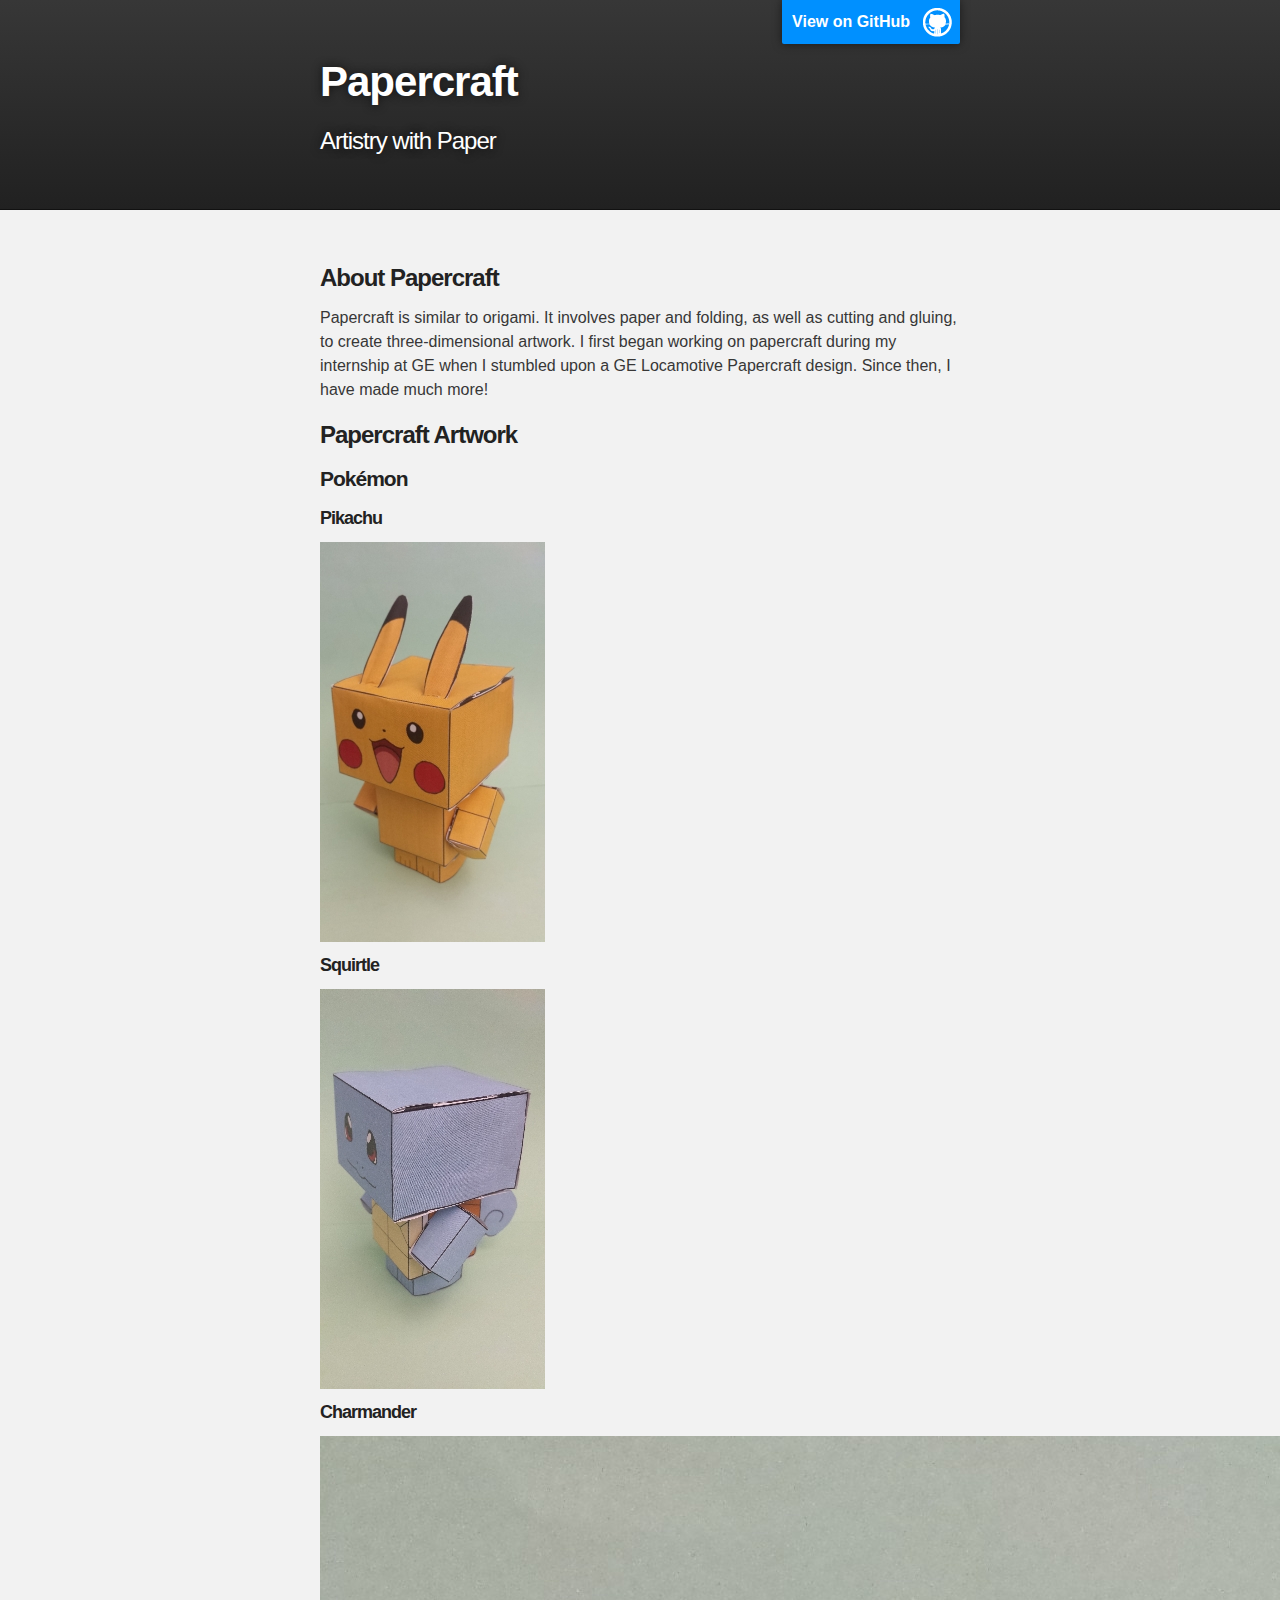
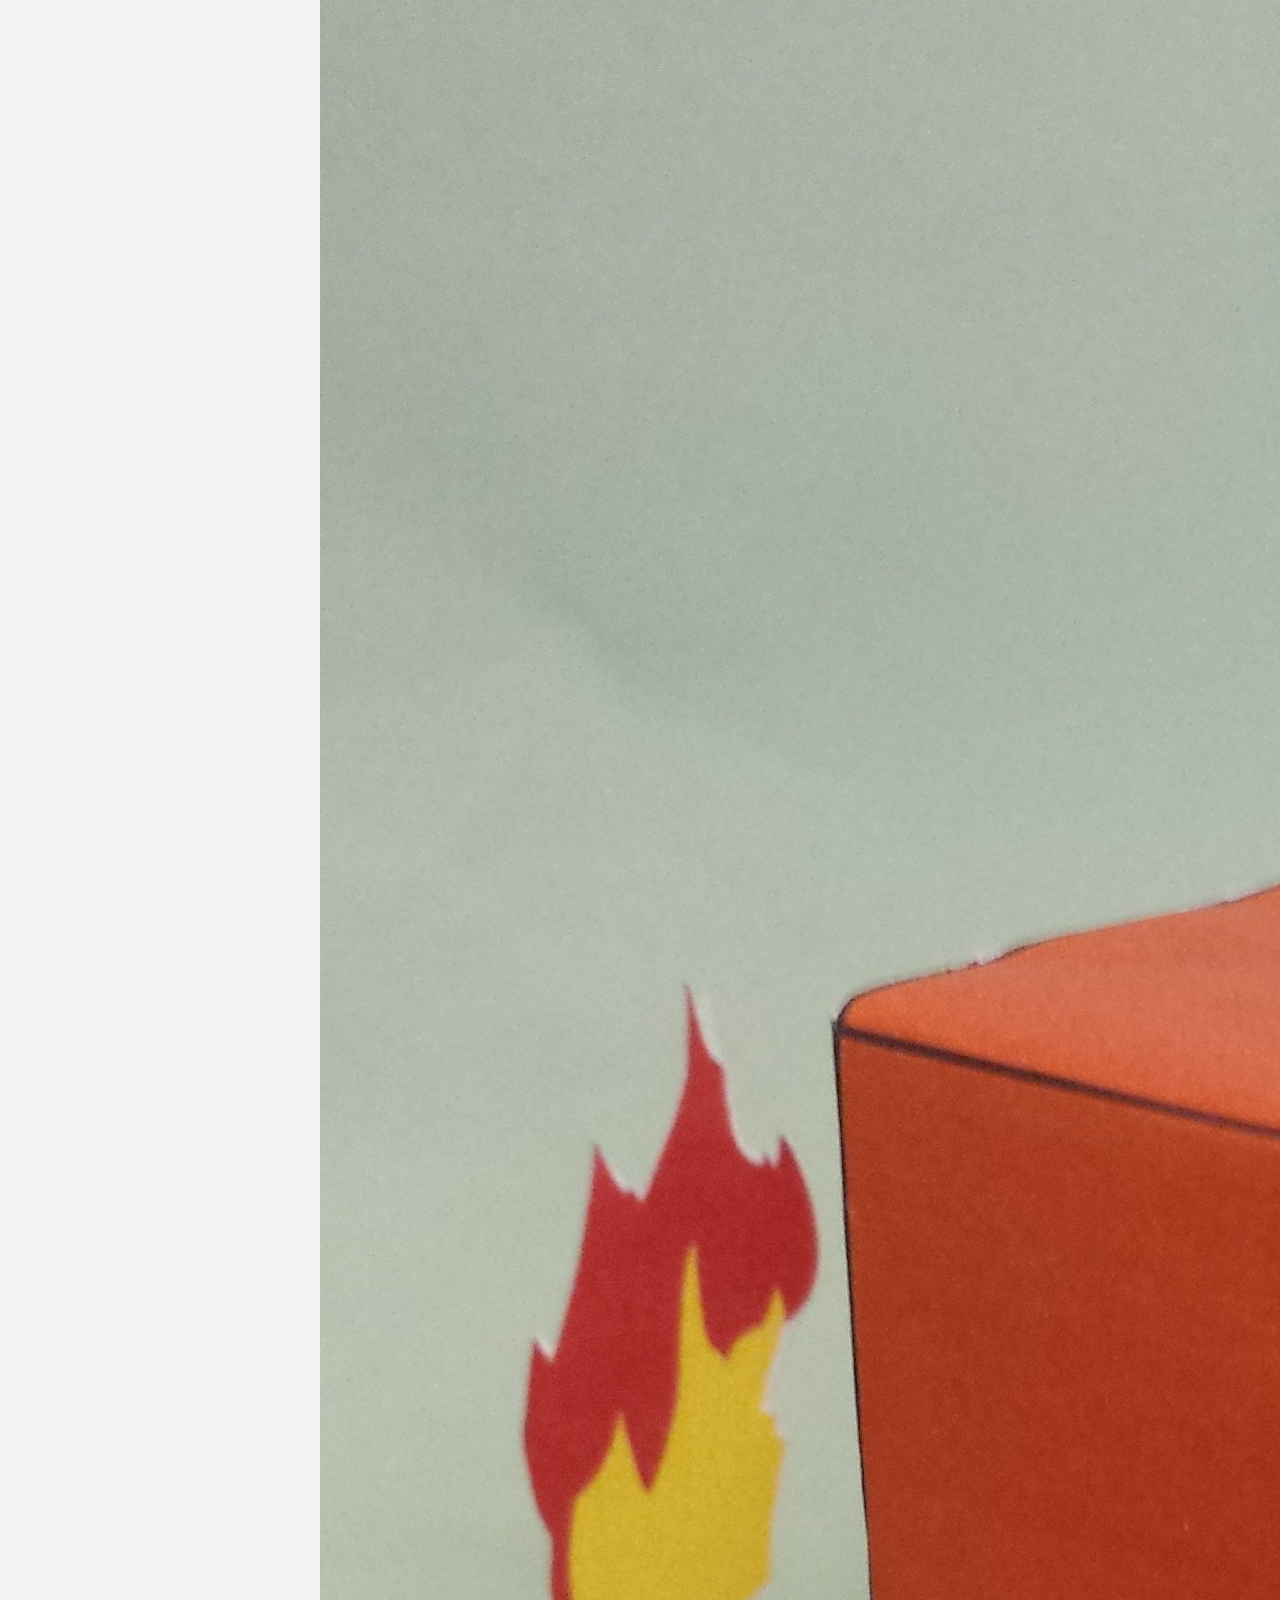
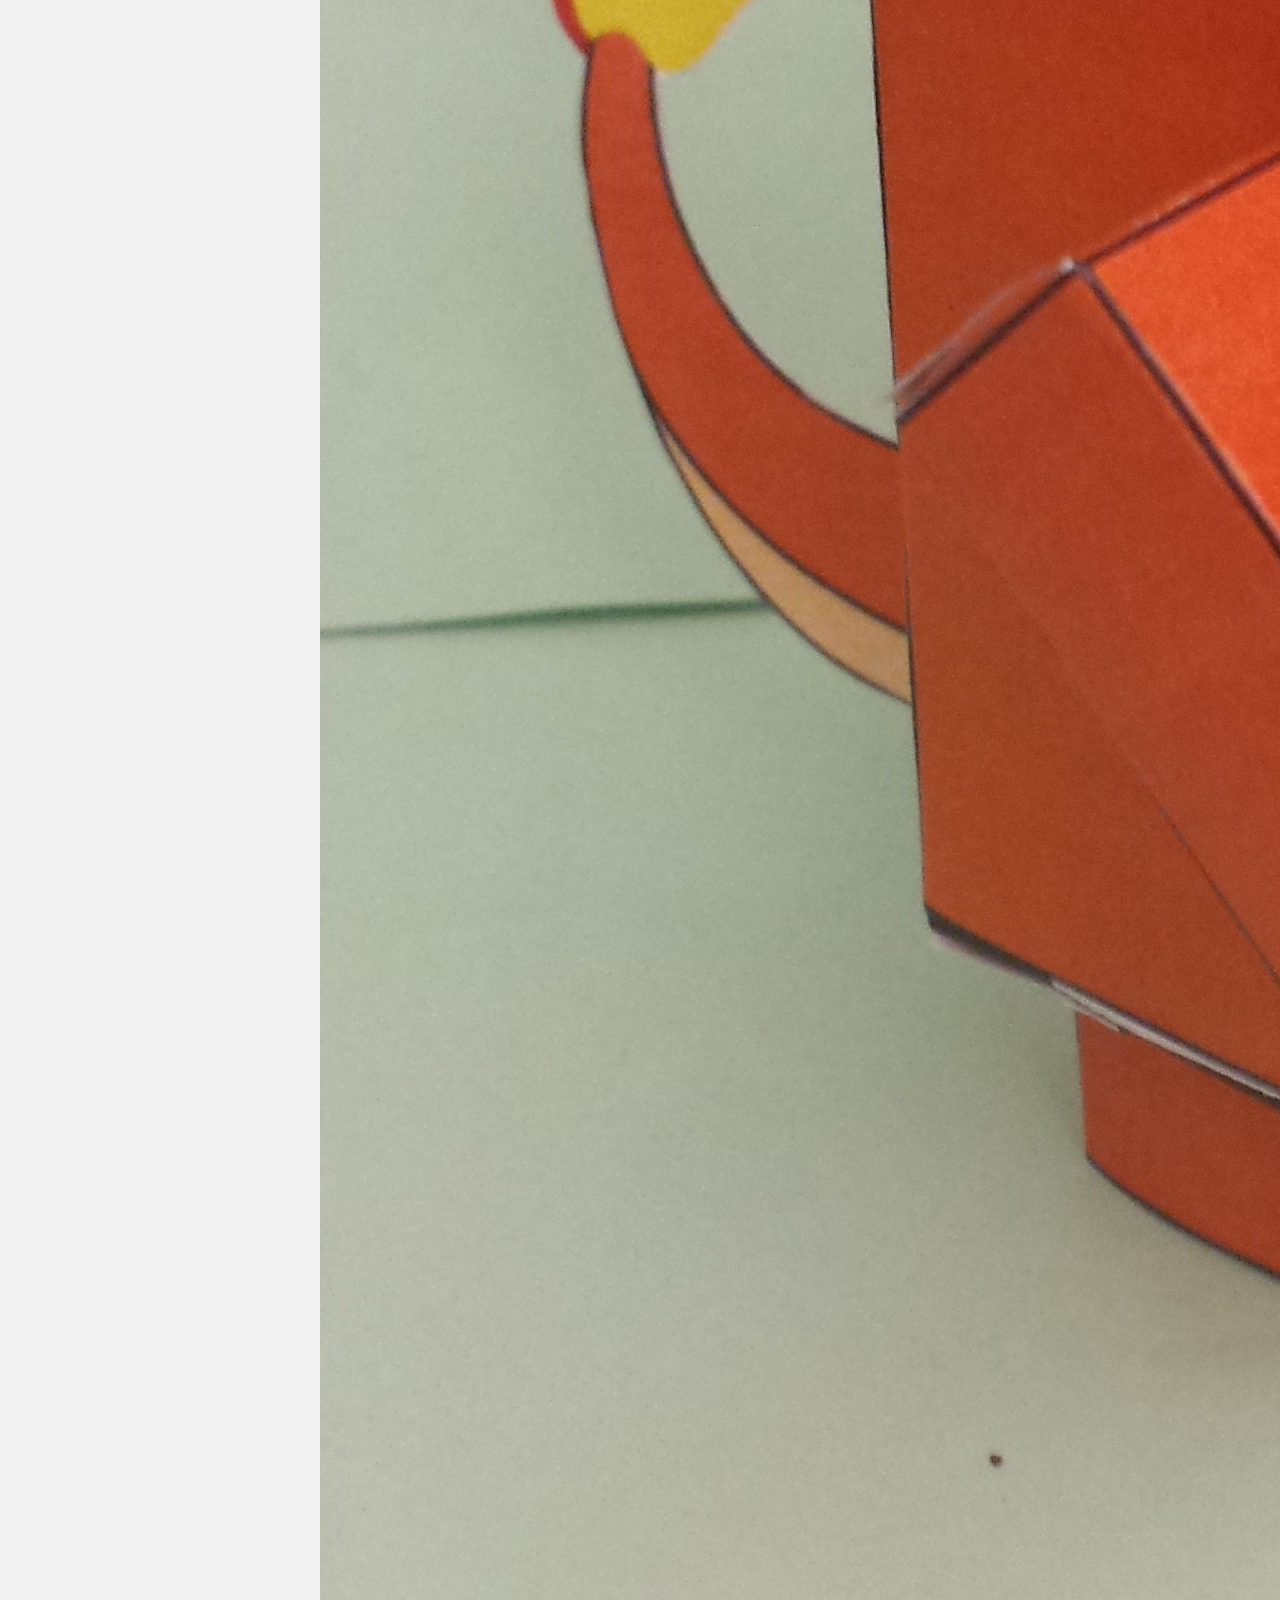
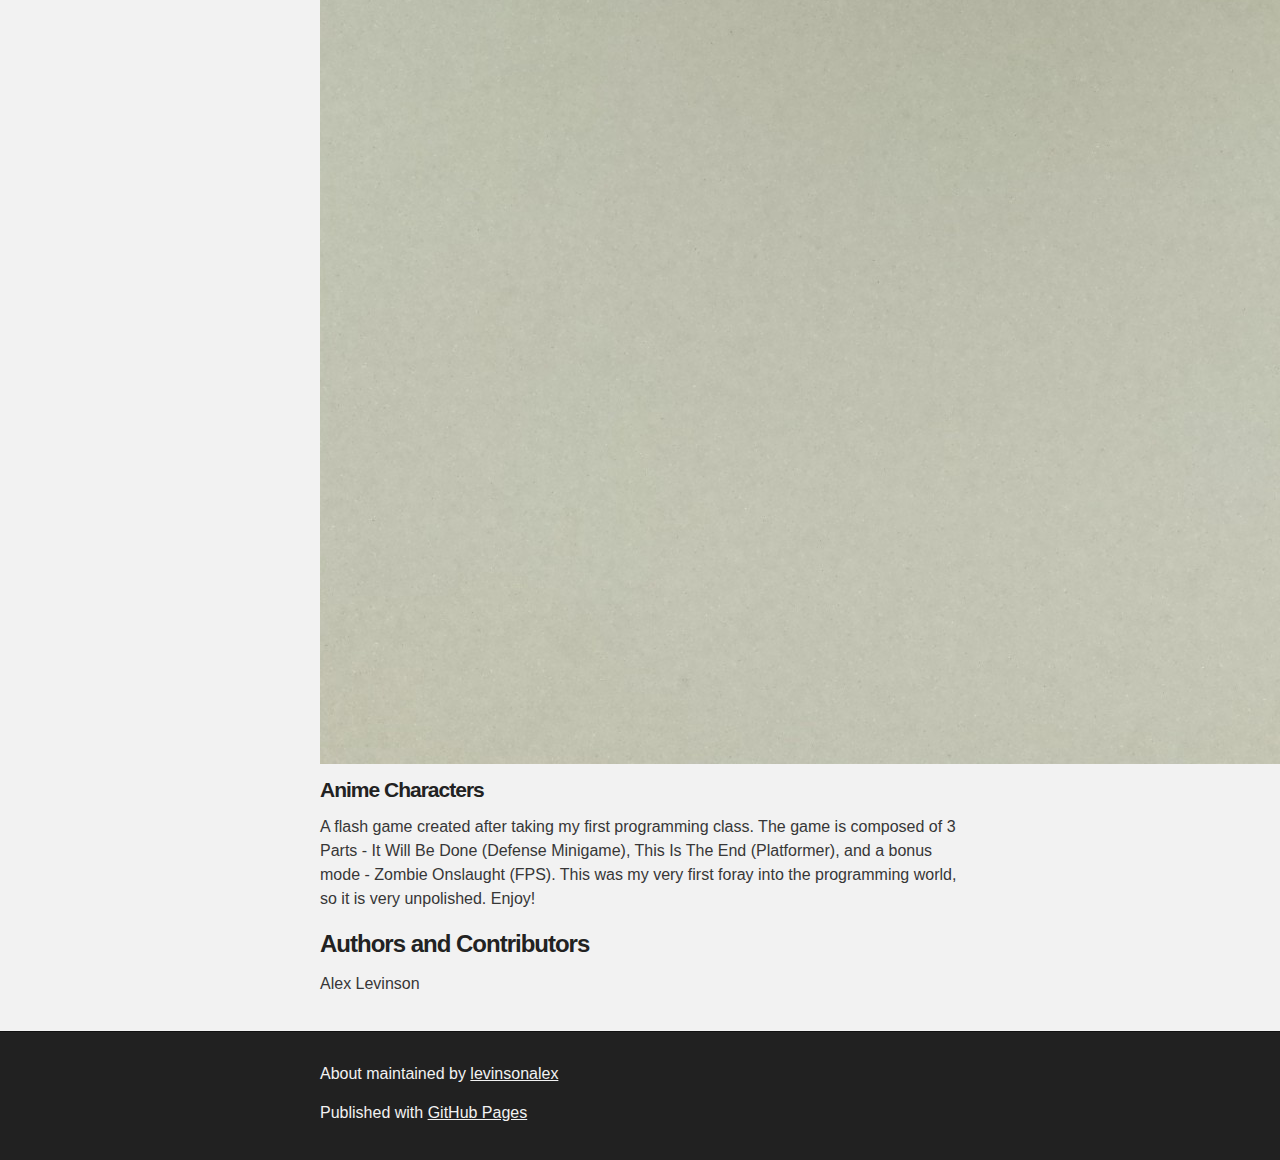
==== papercraft.html @ 645040fc "Putting each piece in a span" ====
<!DOCTYPE html>
<html>
<script>
(function(i,s,o,g,r,a,m){i['GoogleAnalyticsObject']=r;i[r]=i[r]||function(){
	(i[r].q=i[r].q||[]).push(arguments)},i[r].l=1*new Date();a=s.createElement(o),
	m=s.getElementsByTagName(o)[0];a.async=1;a.src=g;m.parentNode.insertBefore(a,m)
})(window,document,'script','//www.google-analytics.com/analytics.js','ga');

ga('create', 'UA-51175522-1', 'levinsonalex.github.io');
ga('send', 'pageview');
</script>

<head>
	<meta charset='utf-8' />
	<meta http-equiv="X-UA-Compatible" content="chrome=1" />
	<meta name="description" content="About : Alex Walter Levinson" />

	<link rel="stylesheet" type="text/css" media="screen" href="stylesheets/stylesheet.css">
	<link rel="shortcut icon" href="images/favicon.ico" type="image/x-icon">
	<link rel="icon" href="images/favicon.ico" type="image/x-icon">

	<title>Alex Levinson | Papercraft</title>
</head>

<body>

	<!-- HEADER -->
	<div id="header_wrap" class="outer">
		<header class="inner">
			<a id="forkme_banner" href="https://github.com/levinsonalex/about">View on GitHub</a>

			<h1 id="project_title">Papercraft</h1>
			<h2 id="project_tagline">Artistry with Paper</h2>

		</header>
	</div>

	<!-- MAIN CONTENT -->
	<div id="main_content_wrap" class="outer">
		<section id="main_content" class="inner">
			<h3>
				<a name="paperCraftInfo" class="anchor" href="#paperCraftInfo"><span class="octicon octicon-link"></span></a>
				About Papercraft
			</h3>

				<p>
					Papercraft is similar to origami. It involves paper and folding, as well as cutting and gluing, to create three-dimensional artwork. I first began working on papercraft during my internship at GE when I stumbled upon a GE Locamotive Papercraft design. Since then, I have made much more!
				</p>


			<h3>
				<a name="codeExamples" class="anchor" href="#codeExamples"><span class="octicon octicon-link"></span></a>
				Papercraft Artwork
			</h3>

			<h4>					
				Pokémon
			</h4>

			<span>
				<h5>
					Pikachu
				</h5>

				<section id="pikachu"></section>
			</span>

			<span>
				<h5>
					Squirtle
				</h5>
				
				<section id="squirtle"></section>
			</span>

			<span>
				<h5>
					Charmander
				</h5>

				<section id="charmander"></section>
			</span>

			<h4>
				Anime Characters
			</h4>
			<p>
				A flash game created after taking my first programming class. The game is composed of 3 Parts - It Will Be Done (Defense Minigame), This Is The End (Platformer), and a bonus mode - Zombie Onslaught (FPS). This was my very first foray into the programming world, so it is very unpolished. Enjoy!
			</p>


			<h3>
				<a name="authors-and-contributors" class="anchor" href="#authors-and-contributors"><span class="octicon octicon-link"></span></a>
				Authors and Contributors
			</h3>
			<p>
				Alex Levinson
			</p>

		</section>
	</div>

	<!-- FOOTER  -->
	<div id="footer_wrap" class="outer">
		<footer class="inner">
			<p class="copyright">
				About maintained by <a href="https://github.com/levinsonalex">levinsonalex</a>
			</p>
			<p>
				Published with <a href="http://pages.github.com">GitHub Pages</a>
			</p>
		</footer>
	</div>

	<script type="text/javascript">
	var gaJsHost = (("https:" == document.location.protocol) ? "https://ssl." : "http://www.");
	document.write(unescape("%3Cscript src='" + gaJsHost + "google-analytics.com/ga.js' type='text/javascript'%3E%3C/script%3E"));
	</script>
	<script type="text/javascript">
	try {
		var pageTracker = _gat._getTracker("UA-51175522-1");
		pageTracker._trackPageview();
	} catch(err) {}
	</script>


</body>
</html>
---- stylesheets/stylesheet.css ----
/*******************************************************************************
Slate Theme for GitHub Pages
by Jason Costello, @jsncostello
*******************************************************************************/

@import url(pygment_trac.css);

/*******************************************************************************
MeyerWeb Reset
*******************************************************************************/

html, body, div, span, applet, object, iframe,
h1, h2, h3, h4, h5, h6, p, blockquote, pre,
a, abbr, acronym, address, big, cite, code,
del, dfn, em, img, ins, kbd, q, s, samp,
small, strike, strong, sub, sup, tt, var,
b, u, i, center,
dl, dt, dd, ol, ul, li,
fieldset, form, label, legend,
table, caption, tbody, tfoot, thead, tr, th, td,
article, aside, canvas, details, embed,
figure, figcaption, footer, header, hgroup,
menu, nav, output, ruby, section, summary,
time, mark, audio, video {
	margin: 0;
	padding: 0;
	border: 0;
	font: inherit;
	vertical-align: baseline;
}

/* HTML5 display-role reset for older browsers */
article, aside, details, figcaption, figure,
footer, header, hgroup, menu, nav, section {
	display: block;
}

ol, ul {
	list-style: none;
}

table {
	border-collapse: collapse;
	border-spacing: 0;
}

/*******************************************************************************
Theme Styles
*******************************************************************************/

body {
	box-sizing: border-box;
	color:#373737;
	background: #212121;
	font-size: 16px;
	font-family: 'Myriad Pro', Calibri, Helvetica, Arial, sans-serif;
	line-height: 1.5;
	-webkit-font-smoothing: antialiased;
}

h1, h2, h3, h4, h5, h6 {
	margin: 10px 0;
	font-weight: 700;
	color:#222222;
	font-family: 'Lucida Grande', 'Calibri', Helvetica, Arial, sans-serif;
	letter-spacing: -1px;
}

h1 {
	font-size: 36px;
	font-weight: 700;
}

h2 {
	padding-bottom: 10px;
	font-size: 32px;
	background: url('../images/bg_hr.png') repeat-x bottom;
}

h3 {
	font-size: 24px;
}

h4 {
	font-size: 21px;
}

h5 {
	font-size: 18px;
}

h6 {
	font-size: 16px;
}

p {
	margin: 10px 0 15px 0;
}

footer p {
	color: #f2f2f2;
}

a {
	text-decoration: none;
	color: #007edf;
	text-shadow: none;

	transition: color 0.5s ease;
	transition: text-shadow 0.5s ease;
	-webkit-transition: color 0.5s ease;
	-webkit-transition: text-shadow 0.5s ease;
	-moz-transition: color 0.5s ease;
	-moz-transition: text-shadow 0.5s ease;
	-o-transition: color 0.5s ease;
	-o-transition: text-shadow 0.5s ease;
	-ms-transition: color 0.5s ease;
	-ms-transition: text-shadow 0.5s ease;
}

a:hover, a:focus {text-decoration: underline;}

footer a {
	color: #F2F2F2;
	text-decoration: underline;
}

em {
	font-style: italic;
}

strong {
	font-weight: bold;
}

img {
	position: relative;
	margin: 0 auto;
	max-width: 739px;
	padding: 5px;
	margin: 10px 0 10px 0;
	border: 1px solid #ebebeb;

	box-shadow: 0 0 5px #ebebeb;
	-webkit-box-shadow: 0 0 5px #ebebeb;
	-moz-box-shadow: 0 0 5px #ebebeb;
	-o-box-shadow: 0 0 5px #ebebeb;
	-ms-box-shadow: 0 0 5px #ebebeb;
}

p img {
	display: inline;
	margin: 0;
	padding: 0;
	vertical-align: middle;
	text-align: center;
	border: none;
}

pre, code {
	width: 100%;
	color: #222;
	background-color: #fff;

	font-family: Monaco, "Bitstream Vera Sans Mono", "Lucida Console", Terminal, monospace;
	font-size: 14px;

	border-radius: 2px;
	-moz-border-radius: 2px;
	-webkit-border-radius: 2px;
}

pre {
	width: 100%;
	padding: 10px;
	box-shadow: 0 0 10px rgba(0,0,0,.1);
	overflow: auto;
}

code {
	padding: 3px;
	margin: 0 3px;
	box-shadow: 0 0 10px rgba(0,0,0,.1);
}

pre code {
	display: block;
	box-shadow: none;
}

blockquote {
	color: #666;
	margin-bottom: 20px;
	padding: 0 0 0 20px;
	border-left: 3px solid #bbb;
}


ul, ol, dl {
	margin-bottom: 15px
}

ul {
	list-style: inside;
	padding-left: 20px;
}

ol {
	list-style: decimal inside;
	padding-left: 20px;
}

dl dt {
	font-weight: bold;
}

dl dd {
	padding-left: 20px;
	font-style: italic;
}

dl p {
	padding-left: 20px;
	font-style: italic;
}

hr {
	height: 1px;
	margin-bottom: 5px;
	border: none;
	background: url('../images/bg_hr.png') repeat-x center;
}

table {
	border: 1px solid #373737;
	margin-bottom: 20px;
	text-align: left;
 }

th {
	font-family: 'Lucida Grande', 'Helvetica Neue', Helvetica, Arial, sans-serif;
	padding: 10px;
	background: #373737;
	color: #fff;
 }

td {
	padding: 10px;
	border: 1px solid #373737;
 }

form {
	background: #f2f2f2;
	padding: 20px;
}

/*******************************************************************************
Full-Width Styles
*******************************************************************************/

.outer {
	width: 100%;
}

.inner {
	position: relative;
	max-width: 640px;
	padding: 20px 10px;
	margin: 0 auto;
}

#forkme_banner {
	display: block;
	position: absolute;
	top:0;
	right: 10px;
	z-index: 10;
	padding: 10px 50px 10px 10px;
	color: #fff;
	background: url('../images/blacktocat.png') #0090ff no-repeat 95% 50%;
	font-weight: 700;
	box-shadow: 0 0 10px rgba(0,0,0,.5);
	border-bottom-left-radius: 2px;
	border-bottom-right-radius: 2px;
}

#header_wrap {
	background: #212121;
	background: -moz-linear-gradient(top, #373737, #212121);
	background: -webkit-linear-gradient(top, #373737, #212121);
	background: -ms-linear-gradient(top, #373737, #212121);
	background: -o-linear-gradient(top, #373737, #212121);
	background: linear-gradient(top, #373737, #212121);
}

#header_wrap .inner {
	padding: 50px 10px 30px 10px;
}

#project_title {
	margin: 0;
	color: #fff;
	font-size: 42px;
	font-weight: 700;
	text-shadow: #111 0px 0px 10px;
}

#project_tagline {
	color: #fff;
	font-size: 24px;
	font-weight: 300;
	background: none;
	text-shadow: #111 0px 0px 10px;
}

#headshot {
	position: absolute;
	width: 169px;
	z-index: 10;
	bottom: -40px;
	right: 0;
	height: 193px;
	background: url('../images/headshot.jpg') no-repeat 0% 90%;
}

#pikachu {
	position: static;
	width: 250px;
	height: 400px;
	z-index: 10;
	left: 0;
	background: url('../images/pikachu.jpg') no-repeat 0% 90%;
}

#squirtle {
	position: static;
	width: 225px;
	height: 400px;
	z-index: 10;
	right: inherit;
	background: url('../images/squirtle.jpg') no-repeat 0% 90%;
}

#charmander {
	position: static;
	width: 2322px;
	z-index: 10;
	left: 0;
	height: 4128px;
	background: url('../images/charmander.jpg') no-repeat 0% 90%;
}


#downloads {
	position: absolute;
	width: 210px;
	z-index: 10;
	bottom: -40px;
	right: 0;
	height: 70px;
	background: url('../images/icon_download.png') no-repeat 0% 90%;
}

/*
.zip_download_link {
	display: block;
	float: right;
	width: 90px;
	height:70px;
	text-indent: -5000px;
	overflow: hidden;
	background: url(../images/sprite_download.png) no-repeat bottom left;
}

.tar_download_link {
	display: block;
	float: right;
	width: 90px;
	height:70px;
	text-indent: -5000px;
	overflow: hidden;
	background: url(../images/sprite_download.png) no-repeat bottom right;
	margin-left: 10px;
}

.zip_download_link:hover {
	background: url(../images/sprite_download.png) no-repeat top left;
}

.tar_download_link:hover {
	background: url(../images/sprite_download.png) no-repeat top right;
}
*/

#main_content_wrap {
	background: #f2f2f2;
	border-top: 1px solid #111;
	border-bottom: 1px solid #111;
}

#main_content {
	padding-top: 40px;
}

#footer_wrap {
	background: #212121;
}



/*******************************************************************************
Small Device Styles
*******************************************************************************/

@media screen and (max-width: 480px) {
	body {
		font-size:14px;
	}

	#headshot {
		display: none;
	}

	#pikachu {
		display: block;
	}

	#downloads {
		display: none;
	}

	.inner {
		min-width: 320px;
		max-width: 480px;
	}

	#project_title {
	font-size: 32px;
	}

	h1 {
		font-size: 28px;
	}

	h2 {
		font-size: 24px;
	}

	h3 {
		font-size: 21px;
	}

	h4 {
		font-size: 18px;
	}

	h5 {
		font-size: 14px;
	}

	h6 {
		font-size: 12px;
	}

	code, pre {
		min-width: 320px;
		max-width: 480px;
		font-size: 11px;
	}

}
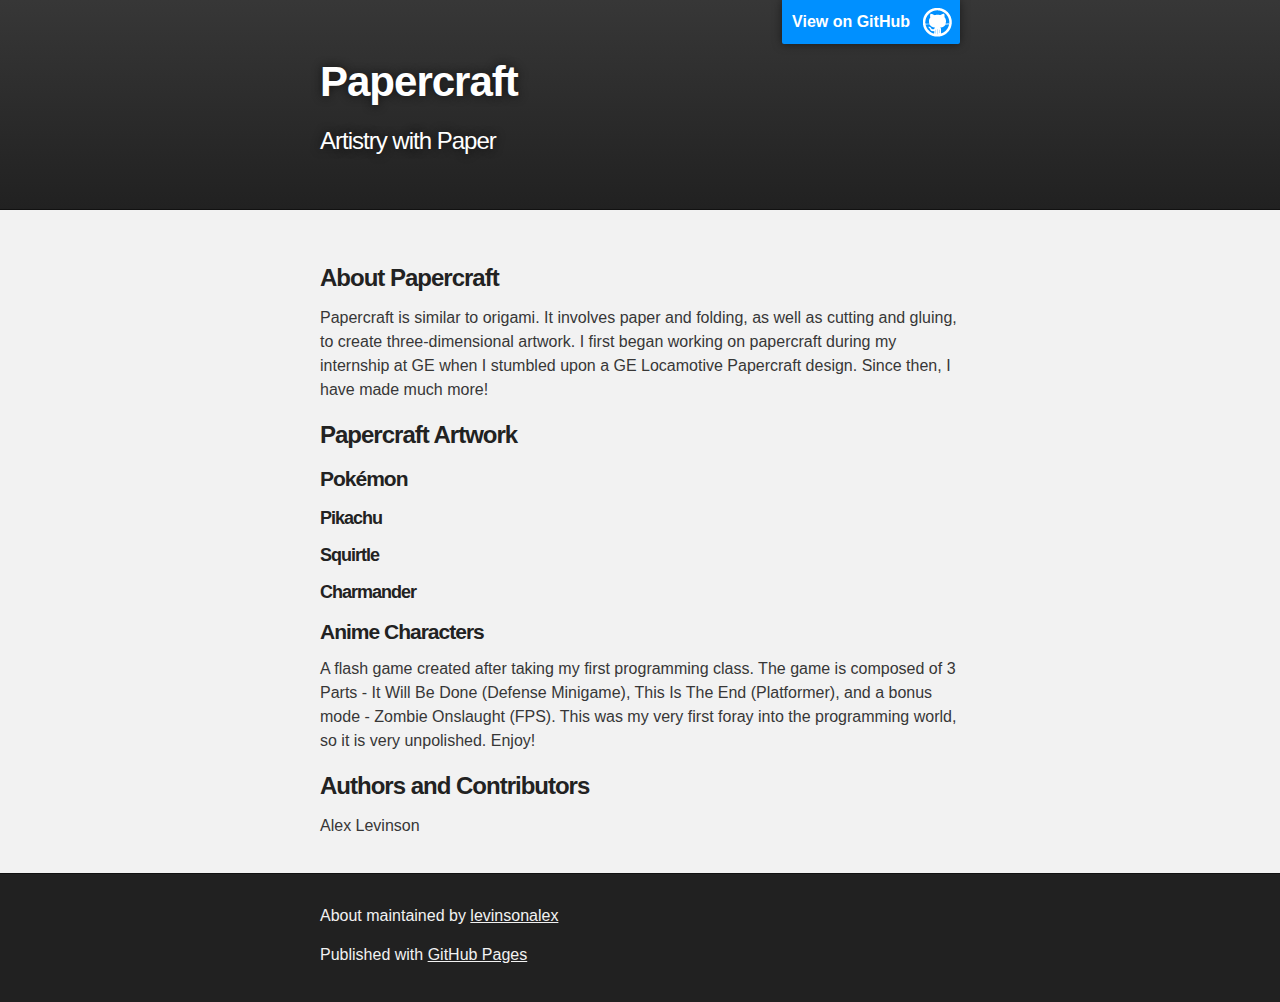
==== commit fe684240: "Adding spans" ====
--- a/papercraft.html
+++ b/papercraft.html
@@ -53,7 +53,7 @@
 				Papercraft Artwork
 			</h3>
 
-			<h4>					
+			<h4>
 				Pokémon
 			</h4>
 
@@ -62,7 +62,7 @@
 					Pikachu
 				</h5>
 
-				<section id="pikachu"></section>
+				<span id="pikachu"></span>
 			</span>
 
 			<span>
@@ -70,7 +70,7 @@
 					Squirtle
 				</h5>
 				
-				<section id="squirtle"></section>
+				<span id="squirtle"></span>
 			</span>
 
 			<span>
@@ -78,7 +78,7 @@
 					Charmander
 				</h5>
 
-				<section id="charmander"></section>
+				<span id="charmander"></span>
 			</span>
 
 			<h4>
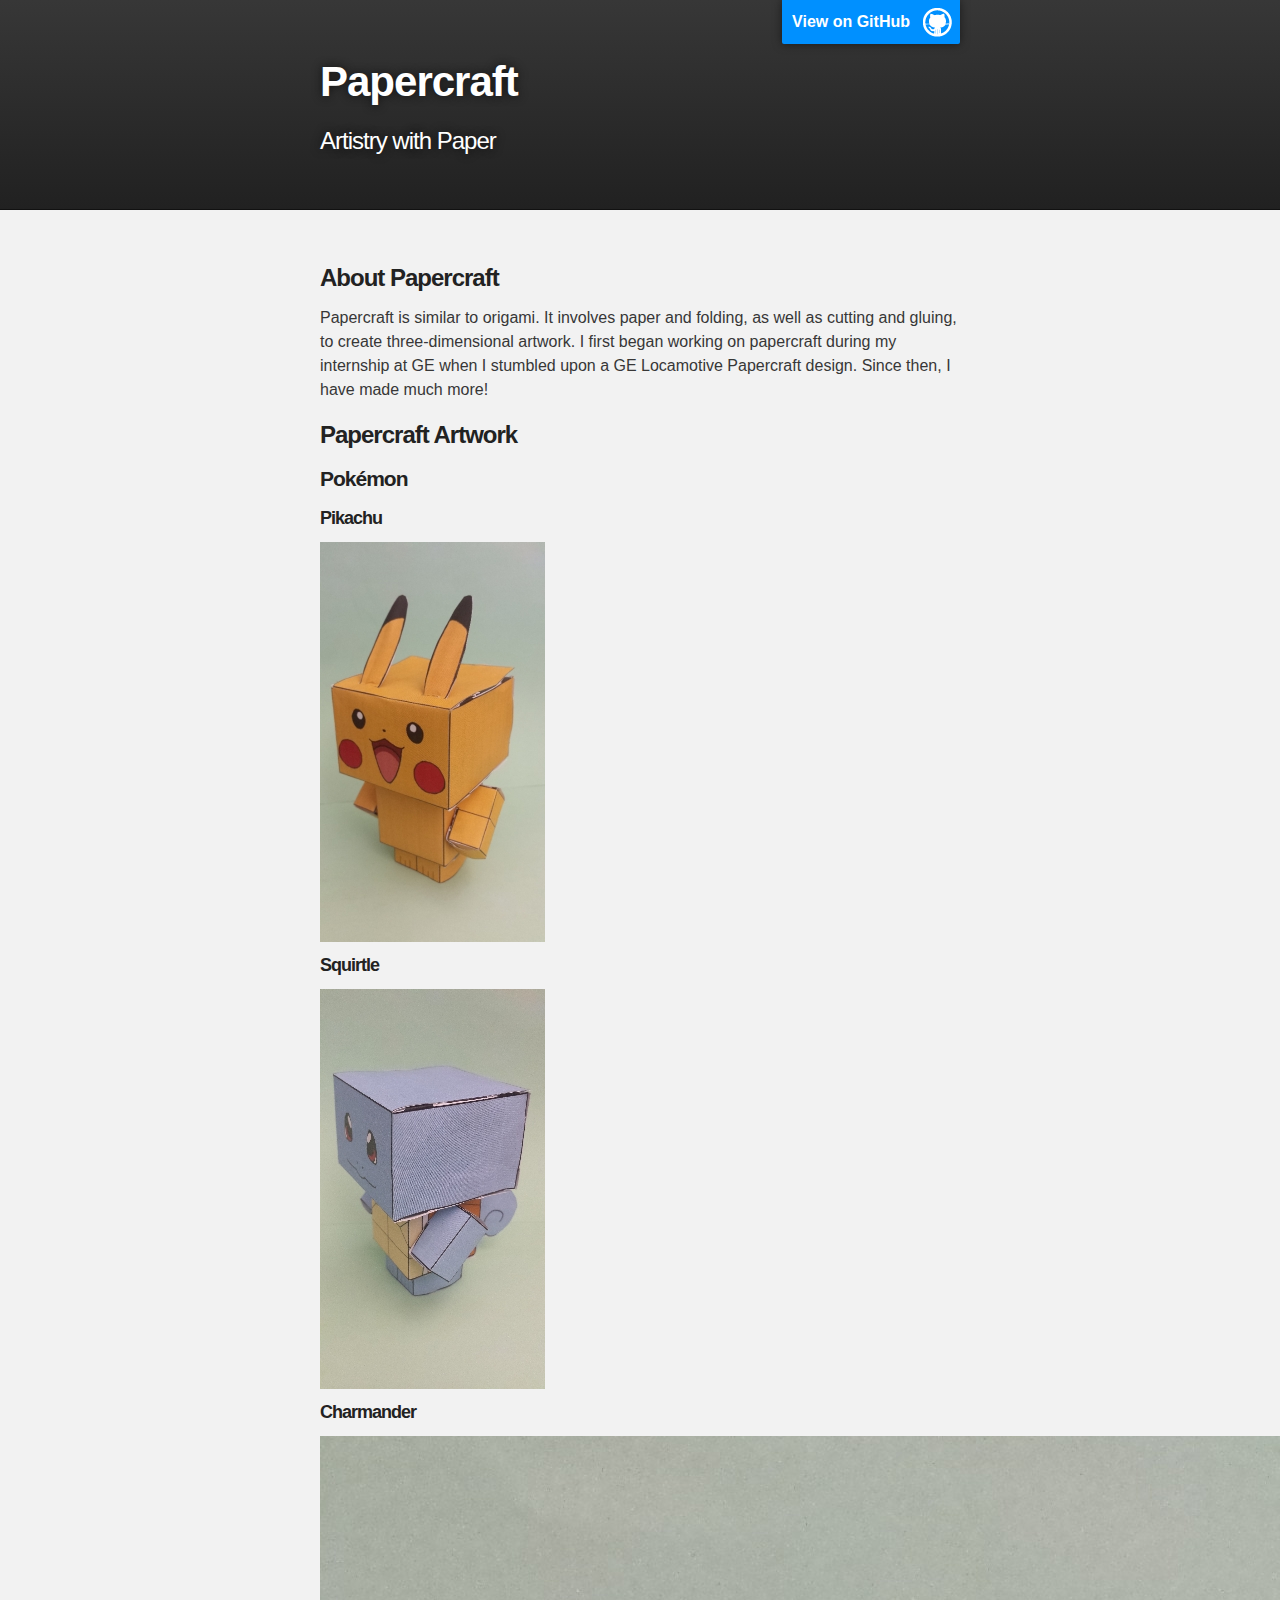
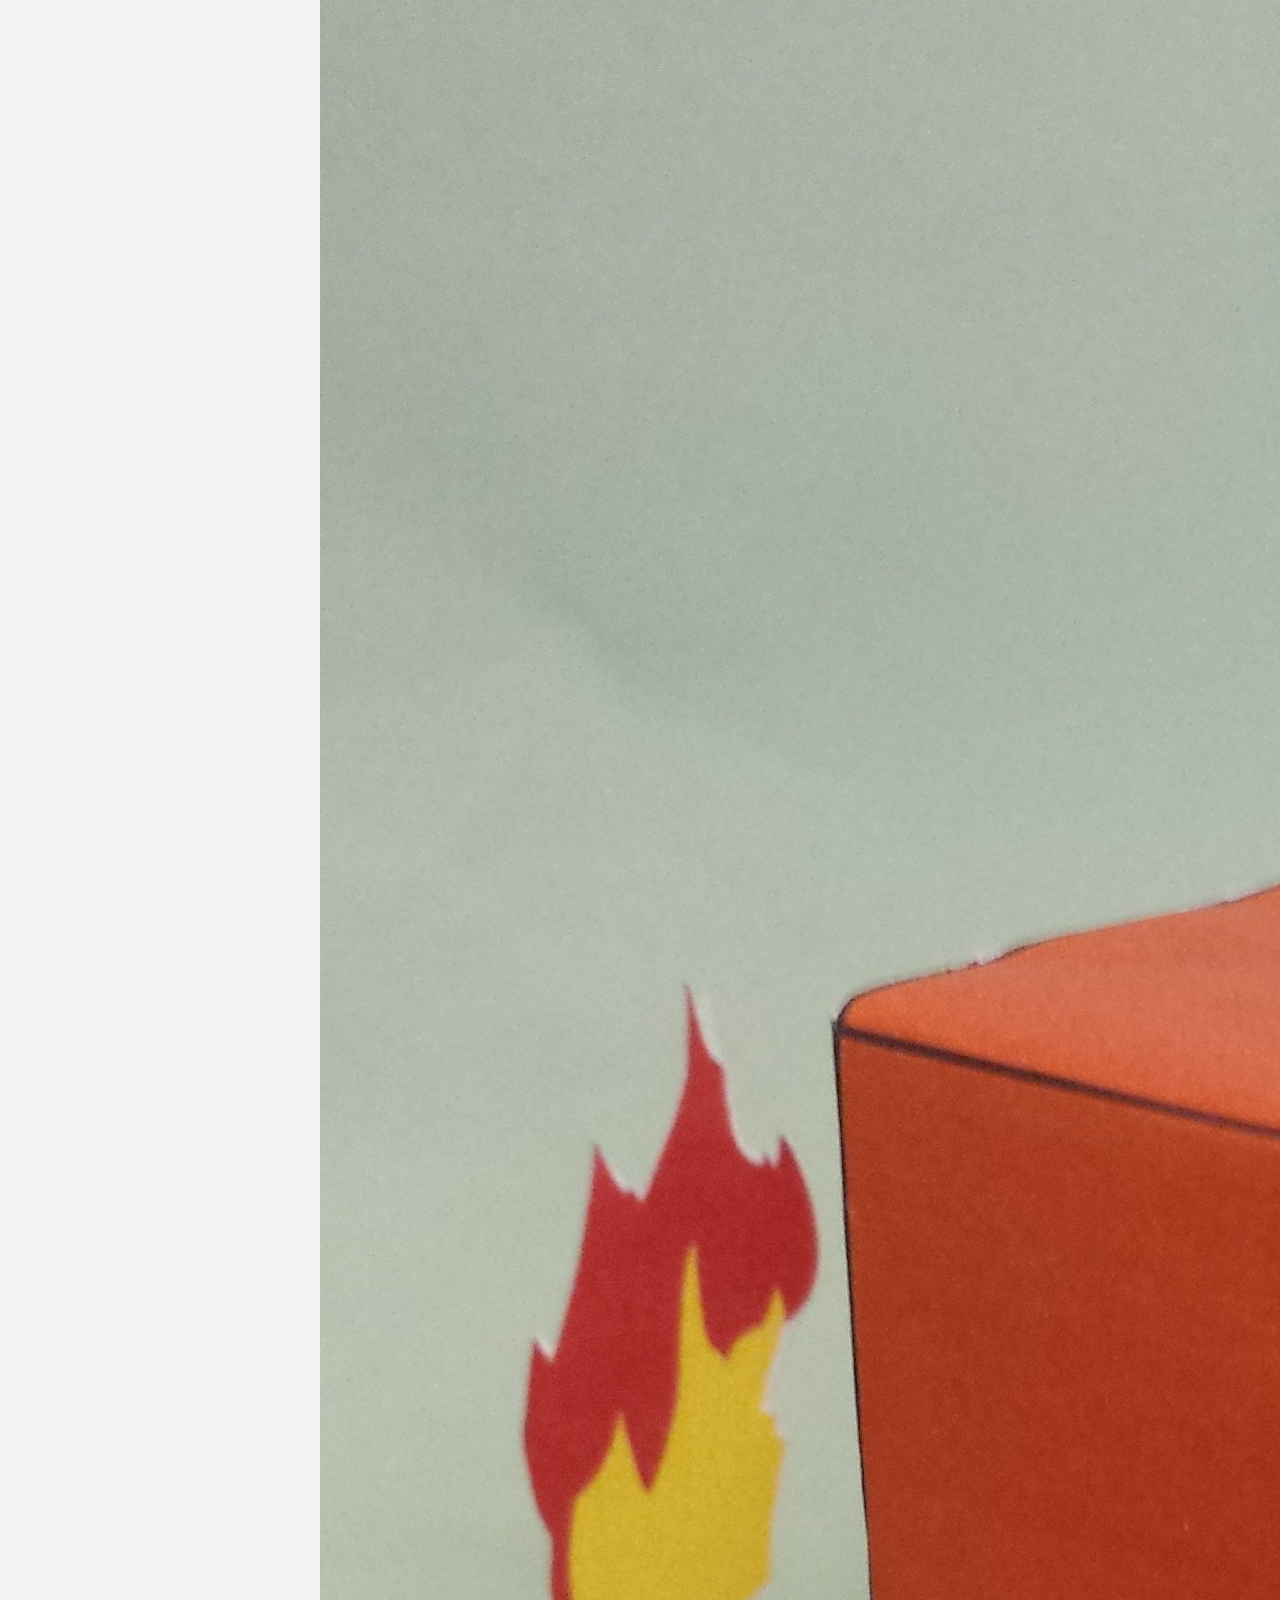
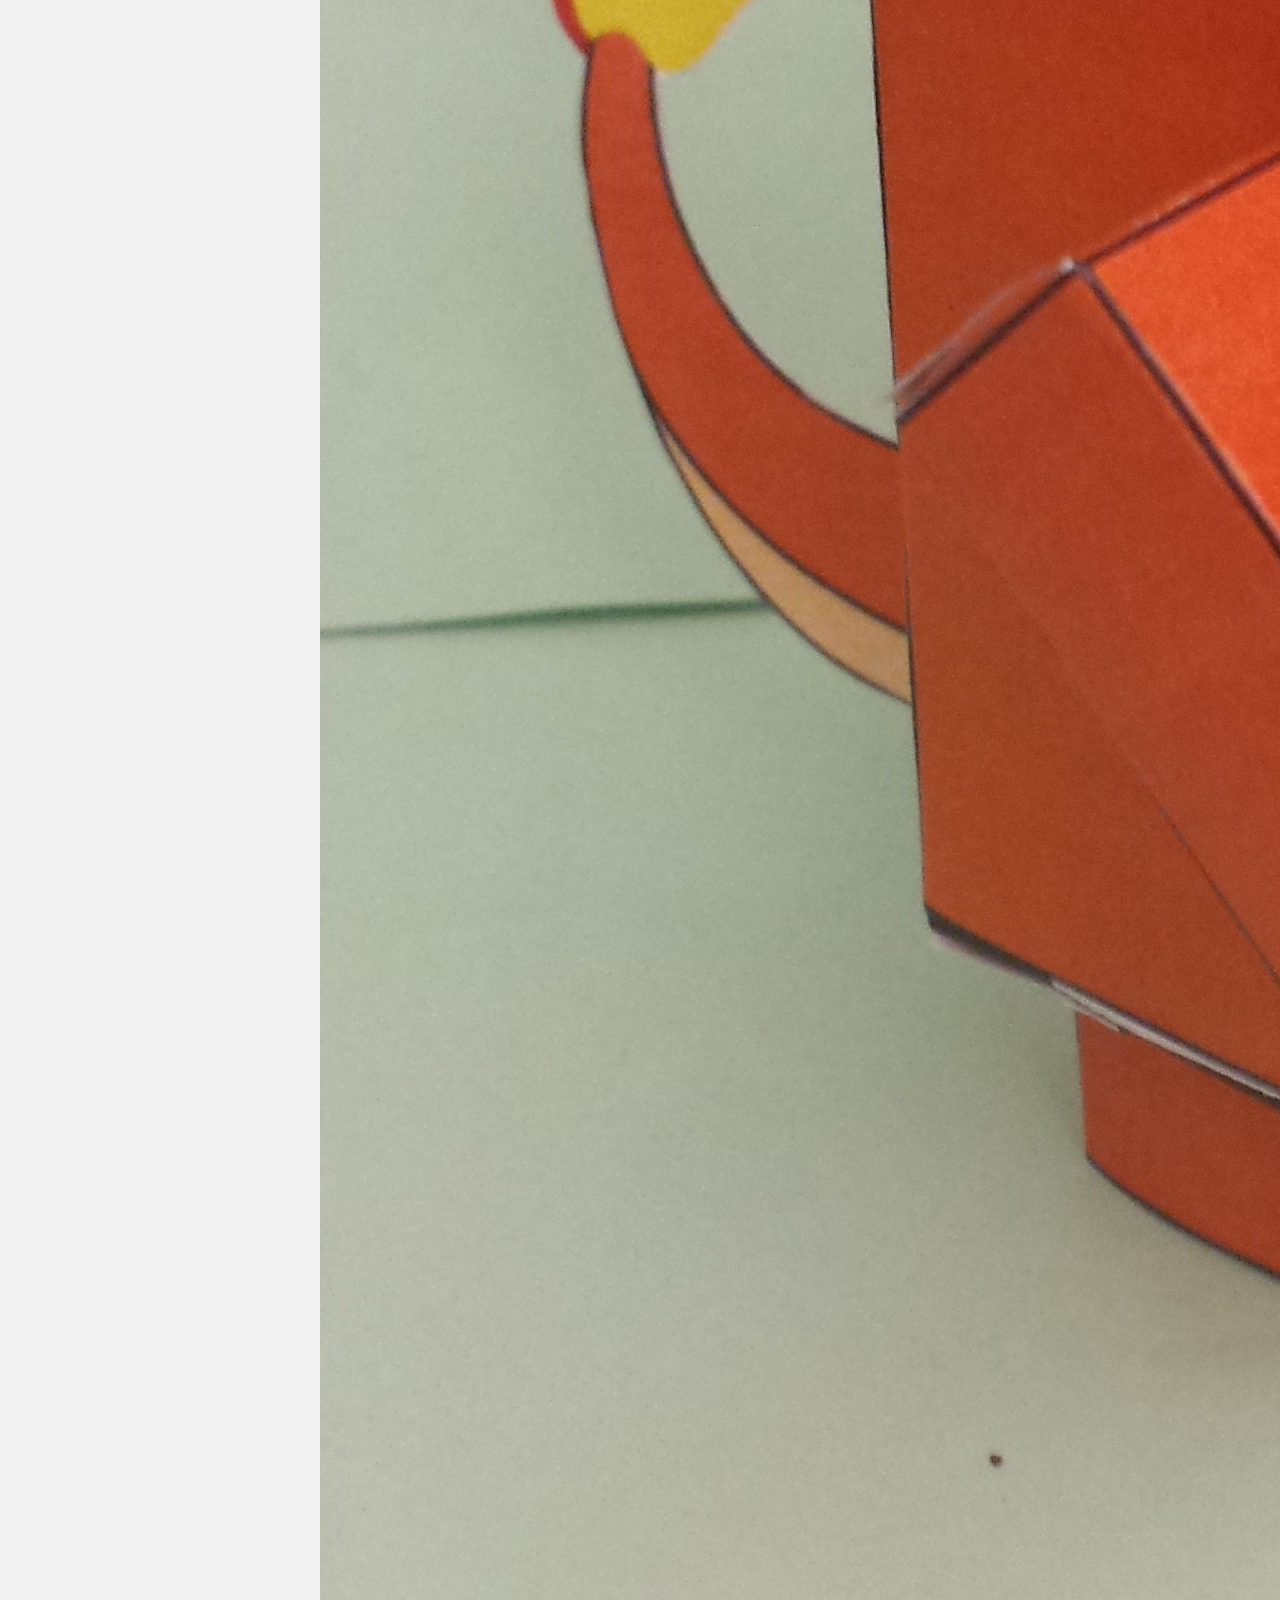
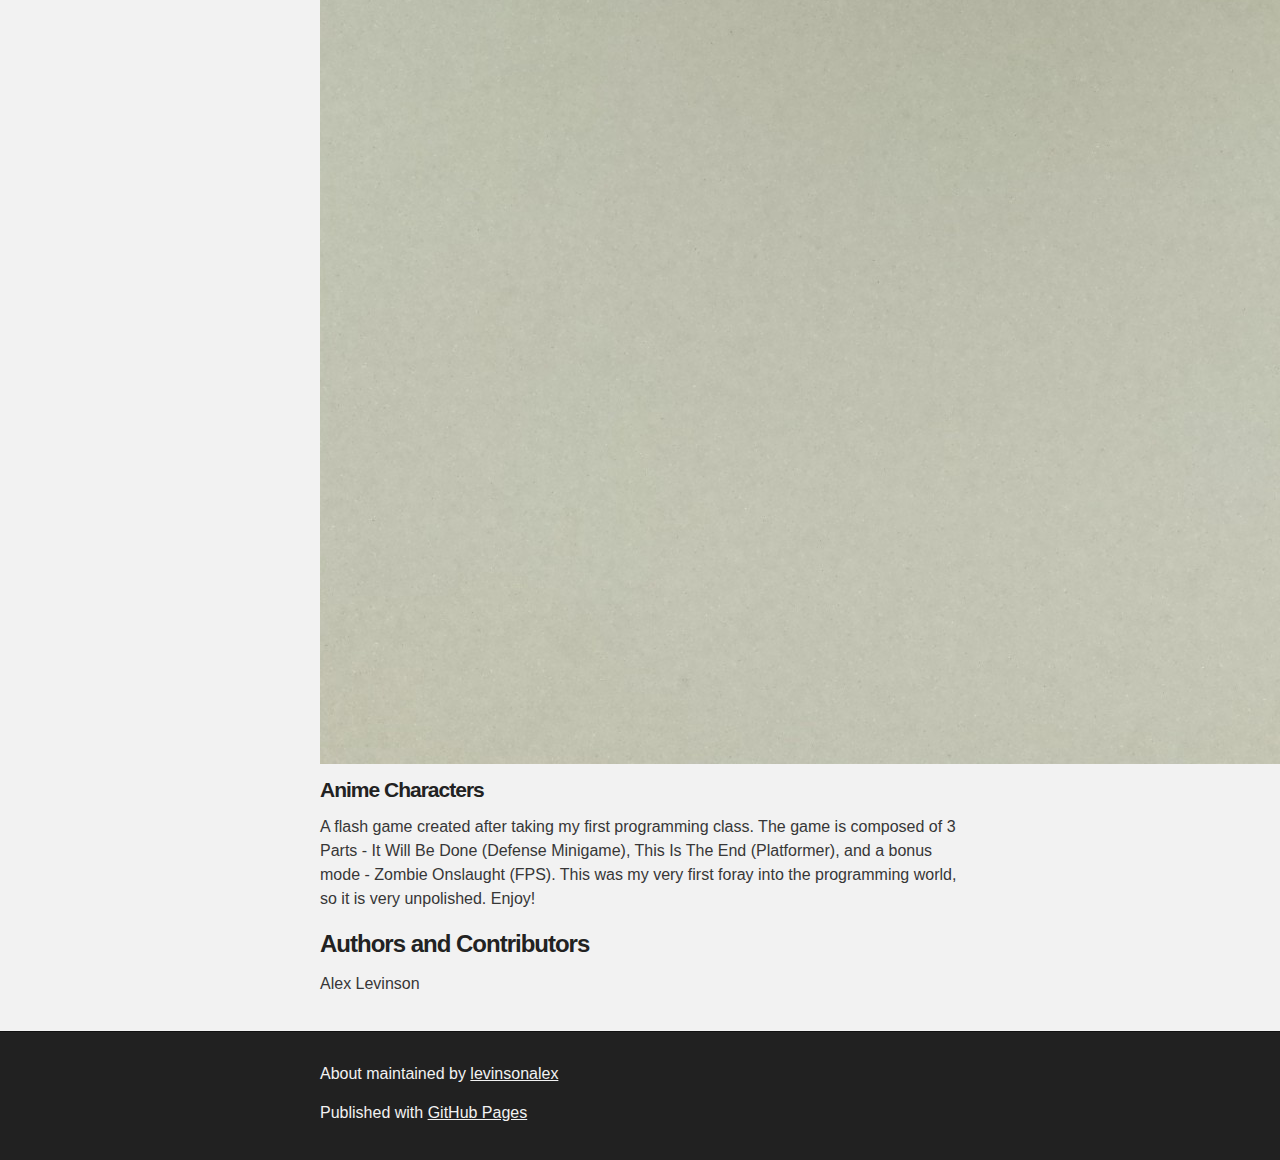
==== commit 15a28ad5: "Un-did second span addition" ====
--- a/papercraft.html
+++ b/papercraft.html
@@ -62,7 +62,7 @@
 					Pikachu
 				</h5>
 
-				<span id="pikachu"></span>
+				<section id="pikachu"></section>
 			</span>
 
 			<span>
@@ -70,7 +70,7 @@
 					Squirtle
 				</h5>
 				
-				<span id="squirtle"></span>
+				<section id="squirtle"></section>
 			</span>
 
 			<span>
@@ -78,7 +78,7 @@
 					Charmander
 				</h5>
 
-				<span id="charmander"></span>
+				<section id="charmander"></section>
 			</span>
 
 			<h4>
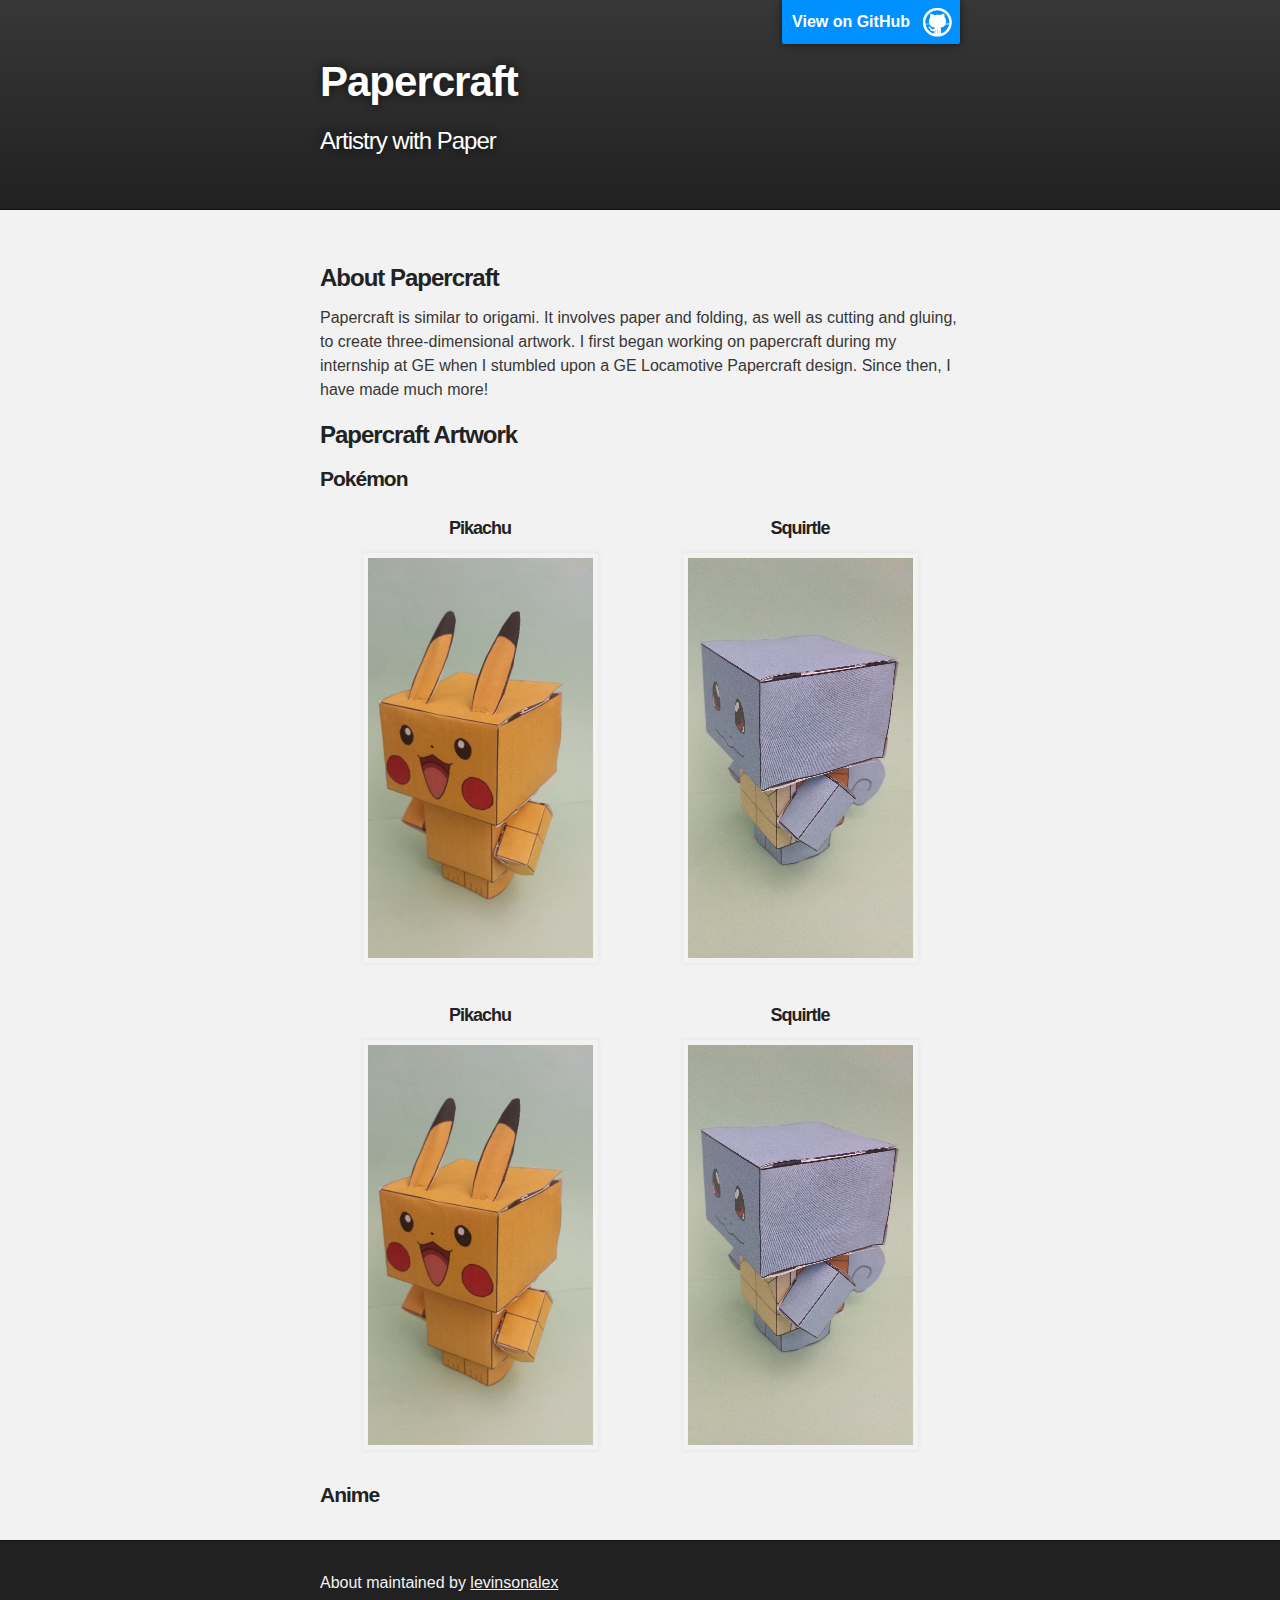
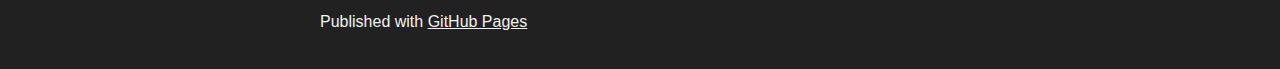
==== commit 4ae97db7: "Finished Style work on Papercraft!!" ====
--- a/papercraft.html
+++ b/papercraft.html
@@ -57,46 +57,34 @@
 				Pokémon
 			</h4>
 
-			<span>
-				<h5>
-					Pikachu
-				</h5>
+			<div>
+				<div style="min-width: 237px;width: 100%; text-align: center">
+					<h5 style="float: left; width: 50%">
+						Pikachu<br>
+						<img src="images/pikachu.jpg">
+					</h5>
+					<h5 style="float: right; right: 0px; width: 50%;">
+						Squirtle<br>
+						<img src="images/squirtle.jpg">
+					</h5>
+				</div>
 
-				<section id="pikachu"></section>
-			</span>
+				<div style="width: 100%; text-align: center">
+					<h5 style="float: left; width: 50%">
+						Pikachu<br>
+						<img src="images/pikachu.jpg">
+					</h5>
+					<h5 style="float: right; right: 0px; width: 50%;">
+						Squirtle<br>
+						<img src="images/squirtle.jpg">
+					</h5>
+				</div>
 
-			<span>
-				<h5>
-					Squirtle
-				</h5>
-				
-				<section id="squirtle"></section>
-			</span>
-
-			<span>
-				<h5>
-					Charmander
-				</h5>
-
-				<section id="charmander"></section>
-			</span>
+			</div>
 
 			<h4>
-				Anime Characters
+				Anime
 			</h4>
-			<p>
-				A flash game created after taking my first programming class. The game is composed of 3 Parts - It Will Be Done (Defense Minigame), This Is The End (Platformer), and a bonus mode - Zombie Onslaught (FPS). This was my very first foray into the programming world, so it is very unpolished. Enjoy!
-			</p>
-
-
-			<h3>
-				<a name="authors-and-contributors" class="anchor" href="#authors-and-contributors"><span class="octicon octicon-link"></span></a>
-				Authors and Contributors
-			</h3>
-			<p>
-				Alex Levinson
-			</p>
-
 		</section>
 	</div>
 
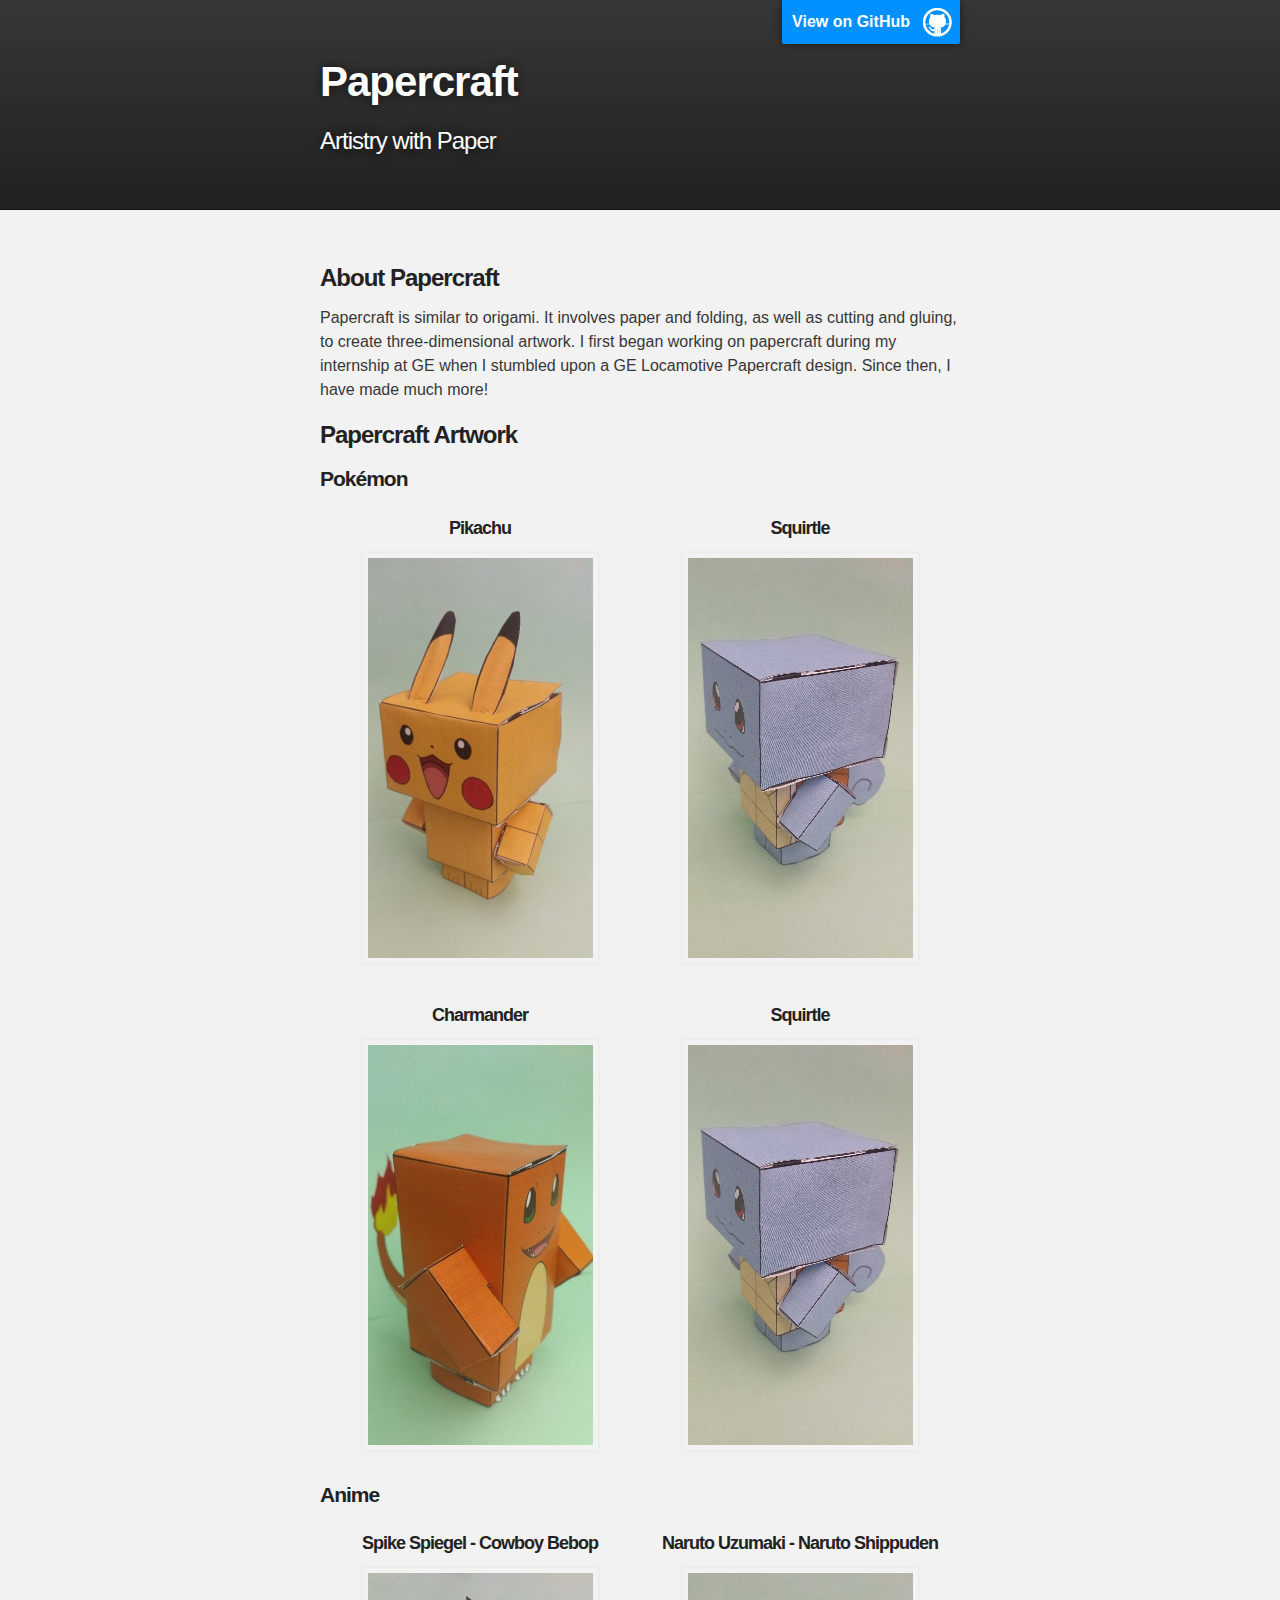
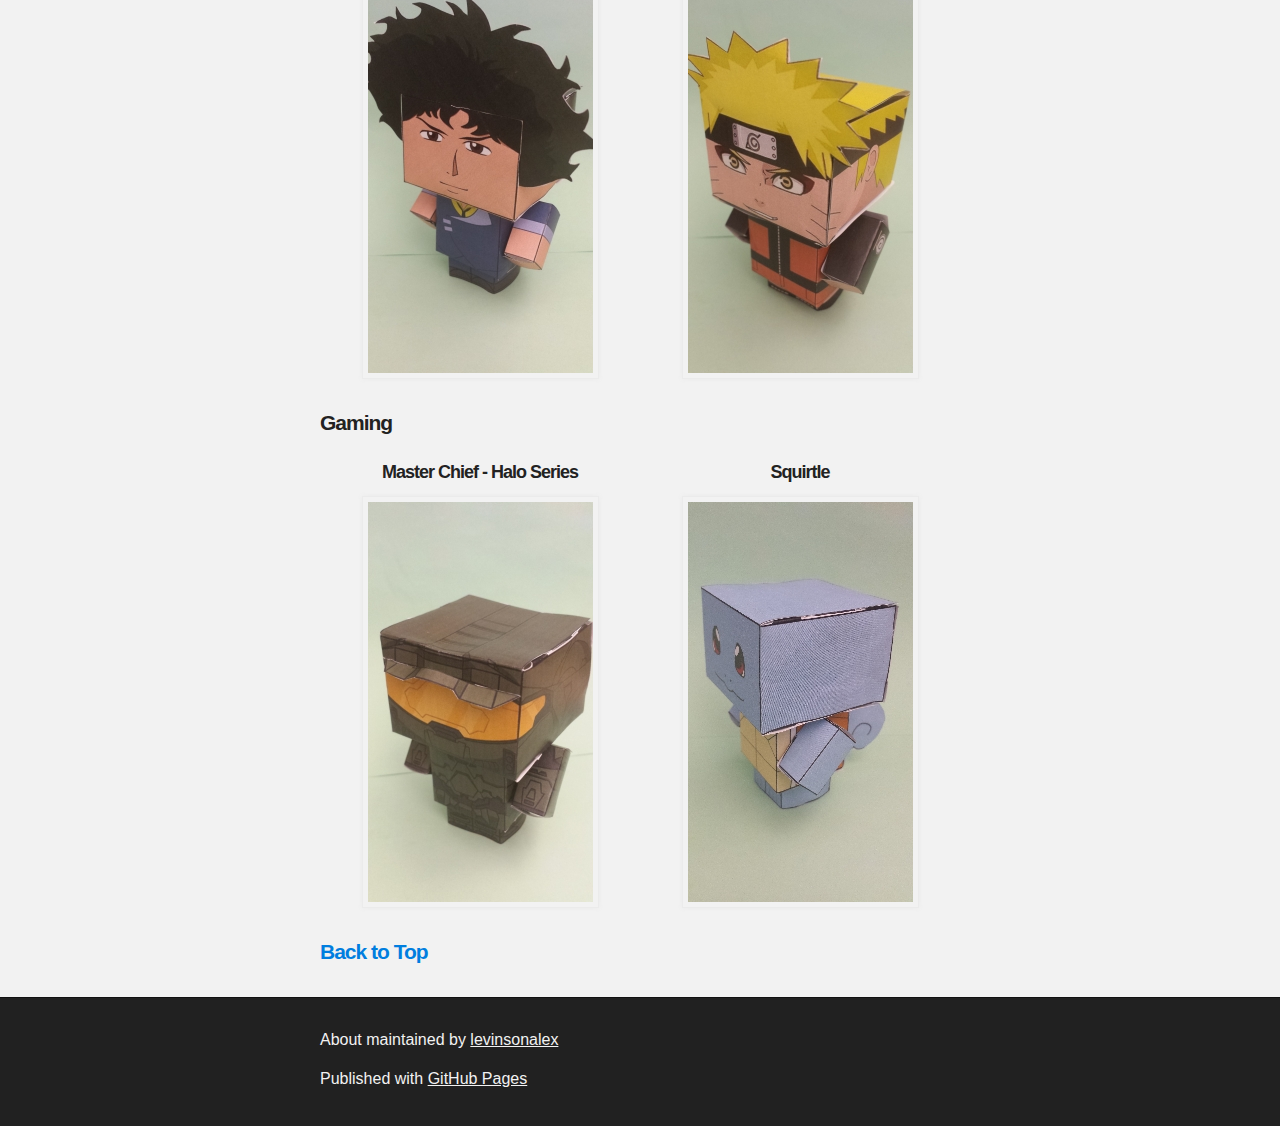
==== commit 0a19930d: "Lots of changes (see description)" ====
--- a/papercraft.html
+++ b/papercraft.html
@@ -27,10 +27,17 @@
 	<!-- HEADER -->
 	<div id="header_wrap" class="outer">
 		<header class="inner">
-			<a id="forkme_banner" href="https://github.com/levinsonalex/about">View on GitHub</a>
+			<a id="top"></a>
+			<a id="forkme_banner" href="https://github.com/levinsonalex/about">
+				View on GitHub
+			</a>
 
-			<h1 id="project_title">Papercraft</h1>
-			<h2 id="project_tagline">Artistry with Paper</h2>
+			<h1 id="project_title">
+				Papercraft
+			</h1>
+			<h2 id="project_tagline">
+				Artistry with Paper
+			</h2>
 
 		</header>
 	</div>
@@ -39,7 +46,7 @@
 	<div id="main_content_wrap" class="outer">
 		<section id="main_content" class="inner">
 			<h3>
-				<a name="paperCraftInfo" class="anchor" href="#paperCraftInfo"><span class="octicon octicon-link"></span></a>
+				<a name="papercraftInfo" class="anchor" href="#papercraftInfo"><span class="octicon octicon-link"></span></a>
 				About Papercraft
 			</h3>
 
@@ -61,30 +68,64 @@
 				<div style="min-width: 237px;width: 100%; text-align: center">
 					<h5 style="float: left; width: 50%">
 						Pikachu<br>
-						<img src="images/pikachu.jpg">
+						<img src="images/papercraft/pikachu.jpg">
 					</h5>
 					<h5 style="float: right; right: 0px; width: 50%;">
 						Squirtle<br>
-						<img src="images/squirtle.jpg">
+						<img src="images/papercraft/squirtle.jpg">
 					</h5>
 				</div>
 
 				<div style="width: 100%; text-align: center">
 					<h5 style="float: left; width: 50%">
-						Pikachu<br>
-						<img src="images/pikachu.jpg">
+						Charmander<br>
+						<img src="images/papercraft/charmander.jpg">
 					</h5>
 					<h5 style="float: right; right: 0px; width: 50%;">
 						Squirtle<br>
-						<img src="images/squirtle.jpg">
+						<img src="images/papercraft/squirtle.jpg">
 					</h5>
 				</div>
-
 			</div>
 
 			<h4>
 				Anime
 			</h4>
+
+			<div>
+				<div style="min-width: 237px;width: 100%; text-align: center">
+					<h5 style="float: left; width: 50%">
+						Spike Spiegel - Cowboy Bebop<br>
+						<img src="images/papercraft/spikeSpiegel.jpg">
+					</h5>
+					<h5 style="float: right; right: 0px; width: 50%;">
+						Naruto Uzumaki - Naruto Shippuden<br>
+						<img src="images/papercraft/naruto.jpg">
+					</h5>
+				</div>
+			</div>
+
+			<h4>
+				Gaming
+			</h4>
+
+			<div>
+				<div style="min-width: 237px;width: 100%; text-align: center">
+					<h5 style="float: left; width: 50%">
+						Master Chief - Halo Series<br>
+						<img src="images/papercraft/masterChief.jpg">
+					</h5>
+					<h5 style="float: right; right: 0px; width: 50%;">
+						Squirtle<br>
+						<img src="images/papercraft/squirtle.jpg">
+					</h5>
+				</div>
+			</div>
+
+			<h4>
+				<a href="#top">Back to Top</a>
+			</h4>
+
 		</section>
 	</div>
 
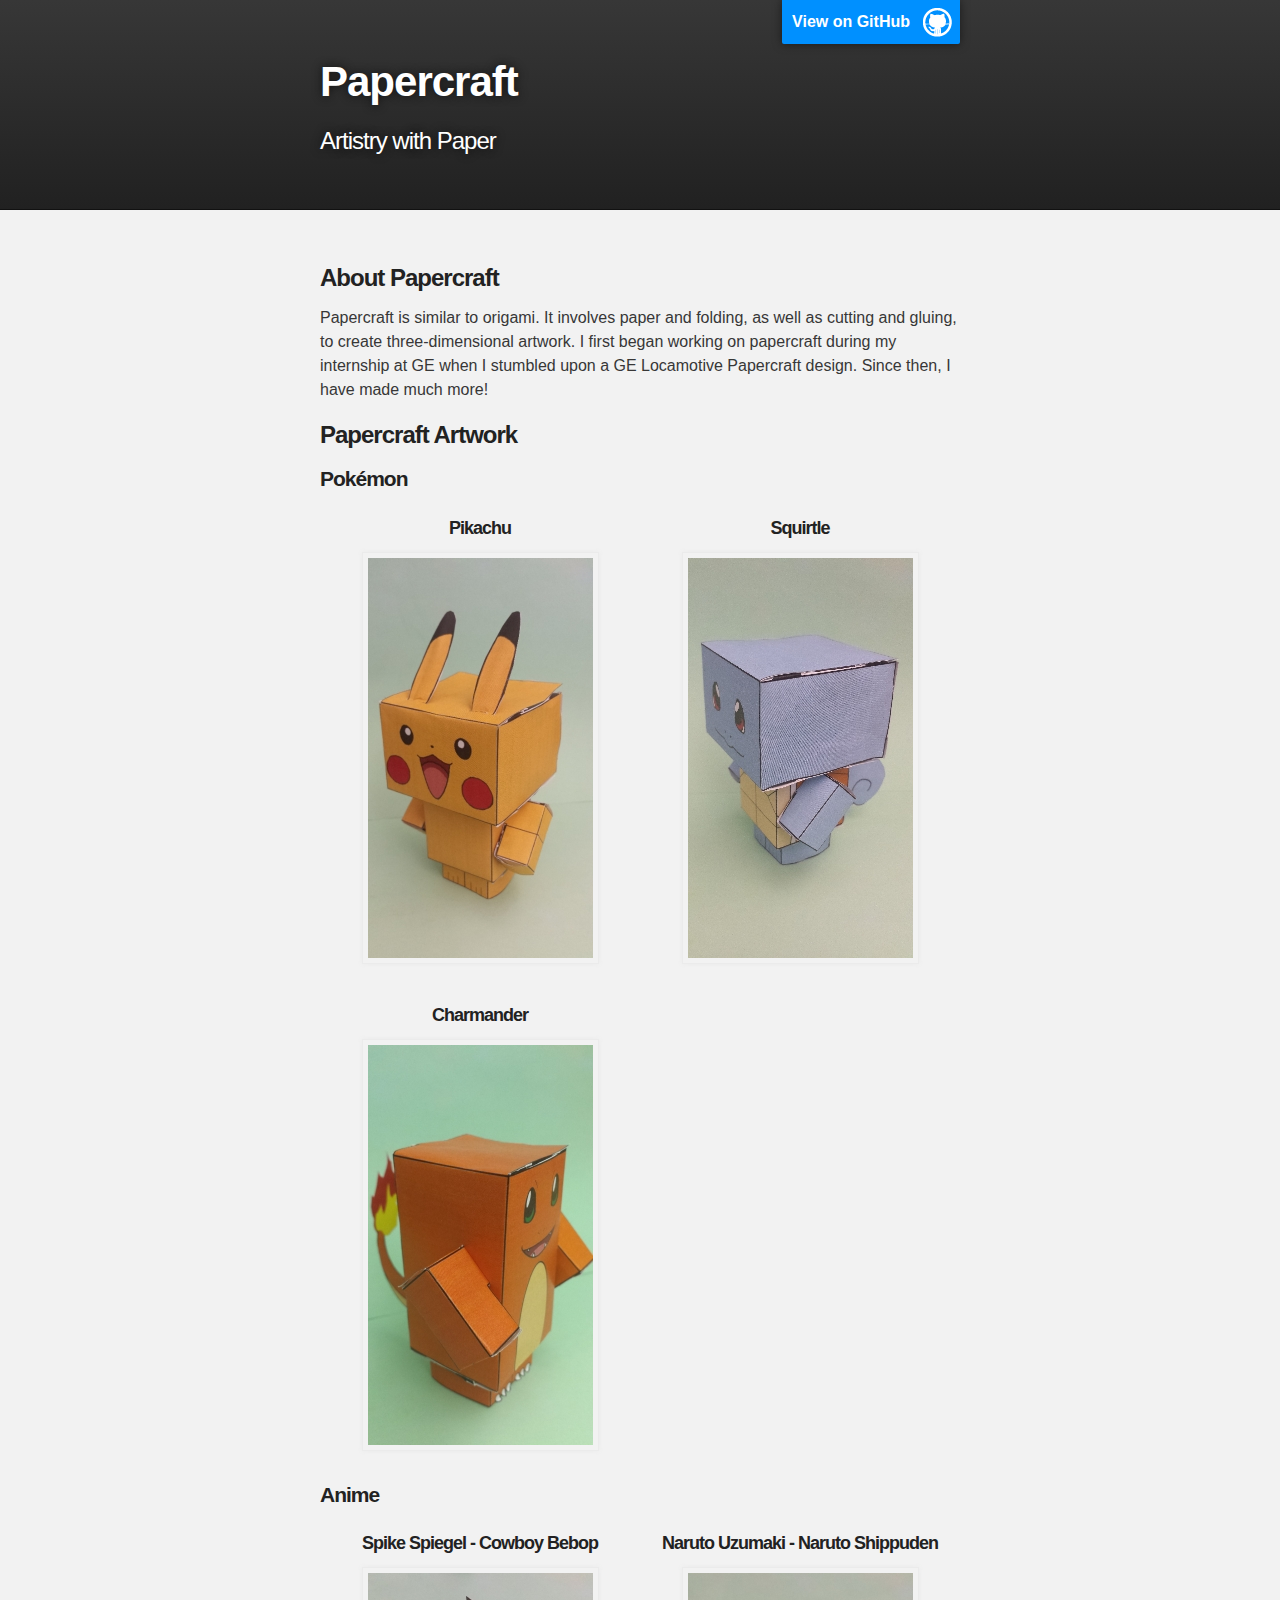
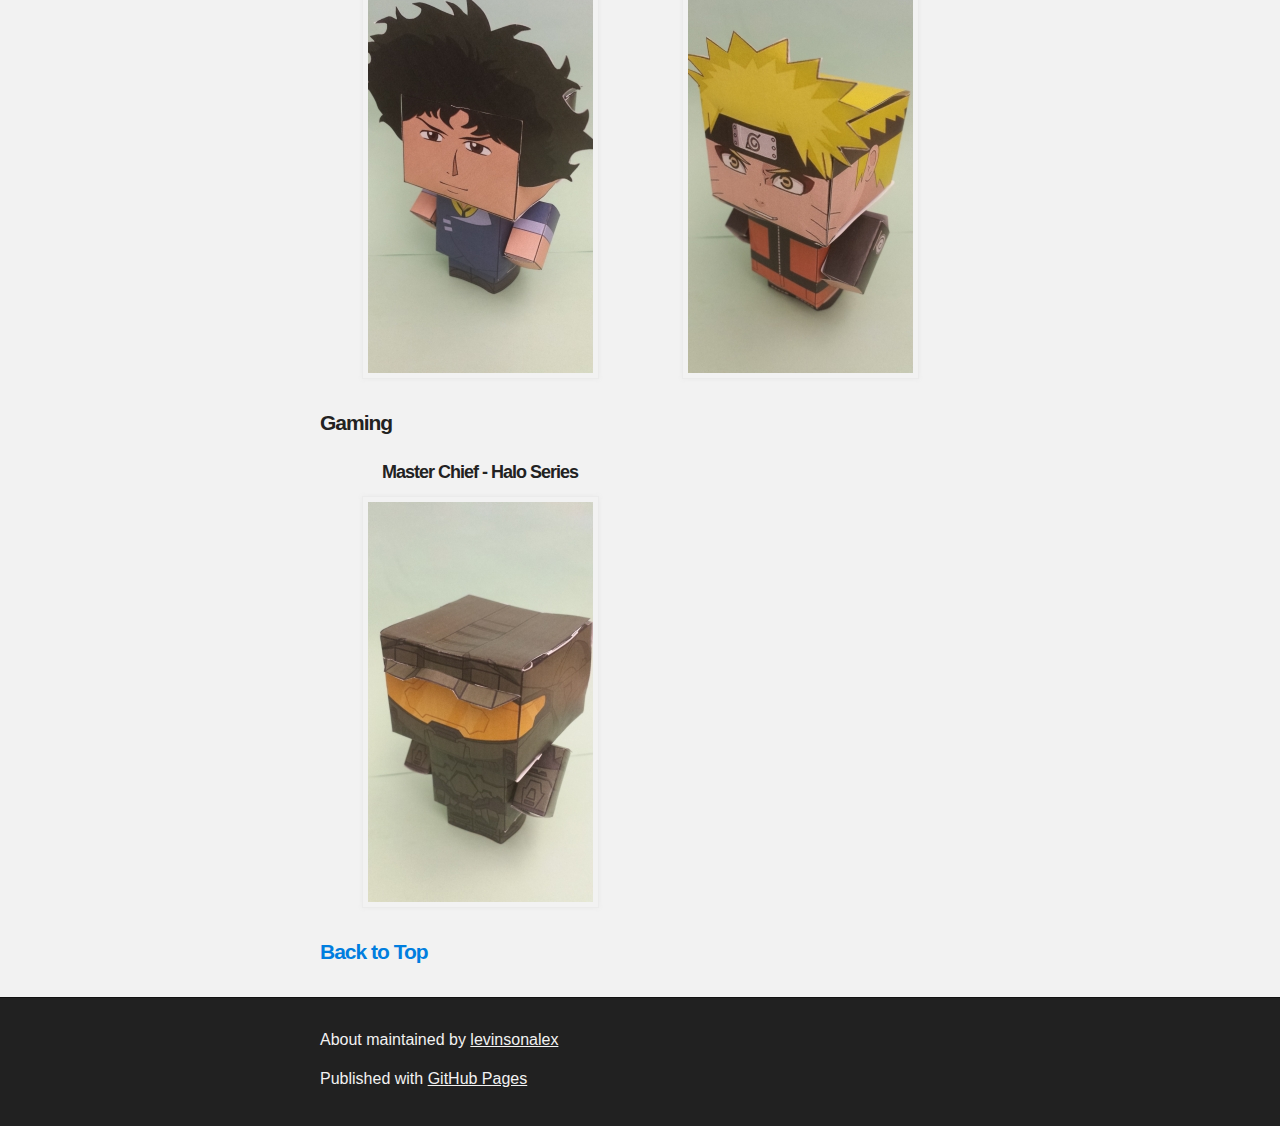
==== commit cc652ce4: "Fixed Bug - Using hidden property as placeholder" ====
--- a/papercraft.html
+++ b/papercraft.html
@@ -81,10 +81,12 @@
 						Charmander<br>
 						<img src="images/papercraft/charmander.jpg">
 					</h5>
+					<!-- Placeholder Start-->
 					<h5 style="float: right; right: 0px; width: 50%;">
-						Squirtle<br>
-						<img src="images/papercraft/squirtle.jpg">
+						<br>
+						<img src="images/papercraft/squirtle.jpg" style="visibility:hidden;">
 					</h5>
+					<!-- Placeholder End -->
 				</div>
 			</div>
 
@@ -115,10 +117,12 @@
 						Master Chief - Halo Series<br>
 						<img src="images/papercraft/masterChief.jpg">
 					</h5>
+					<!-- Placeholder Start-->
 					<h5 style="float: right; right: 0px; width: 50%;">
-						Squirtle<br>
-						<img src="images/papercraft/squirtle.jpg">
+						<br>
+						<img src="images/papercraft/squirtle.jpg" style="visibility:hidden;">
 					</h5>
+					<!-- Placeholder End -->
 				</div>
 			</div>
 
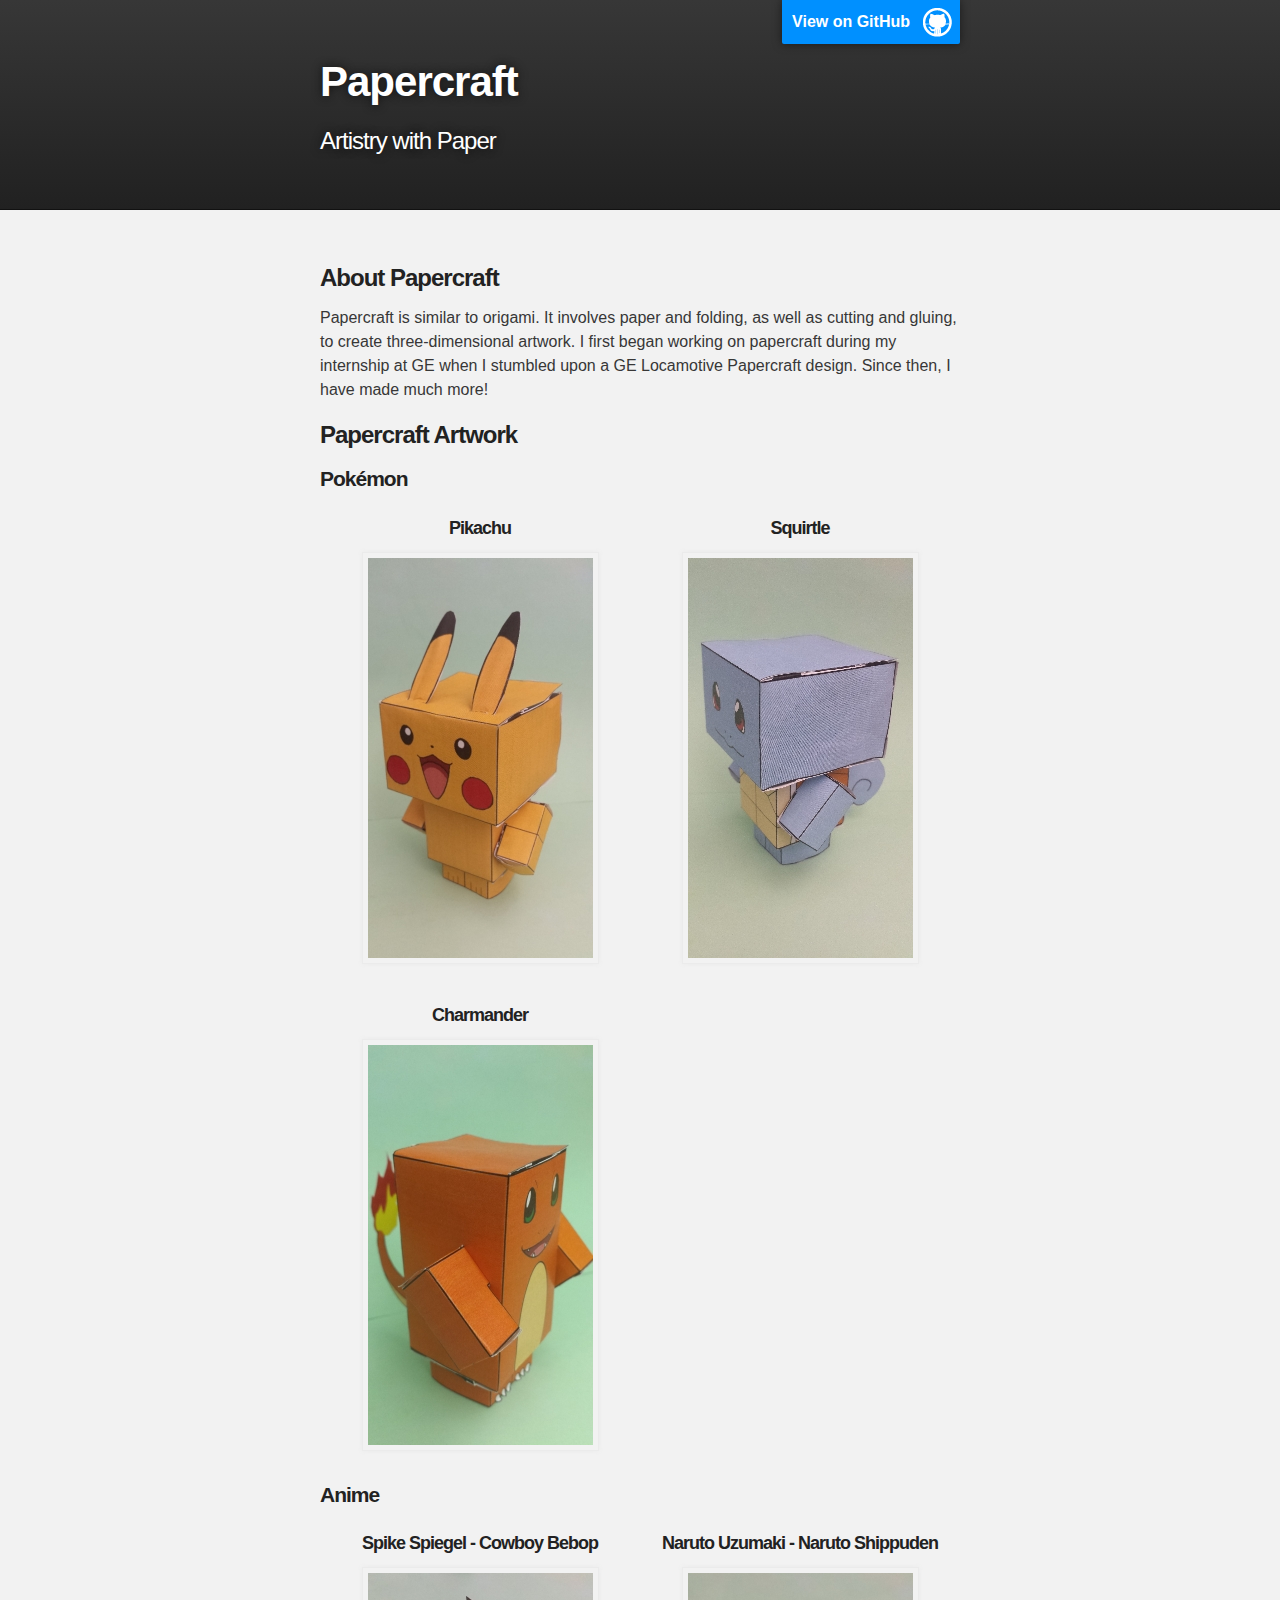
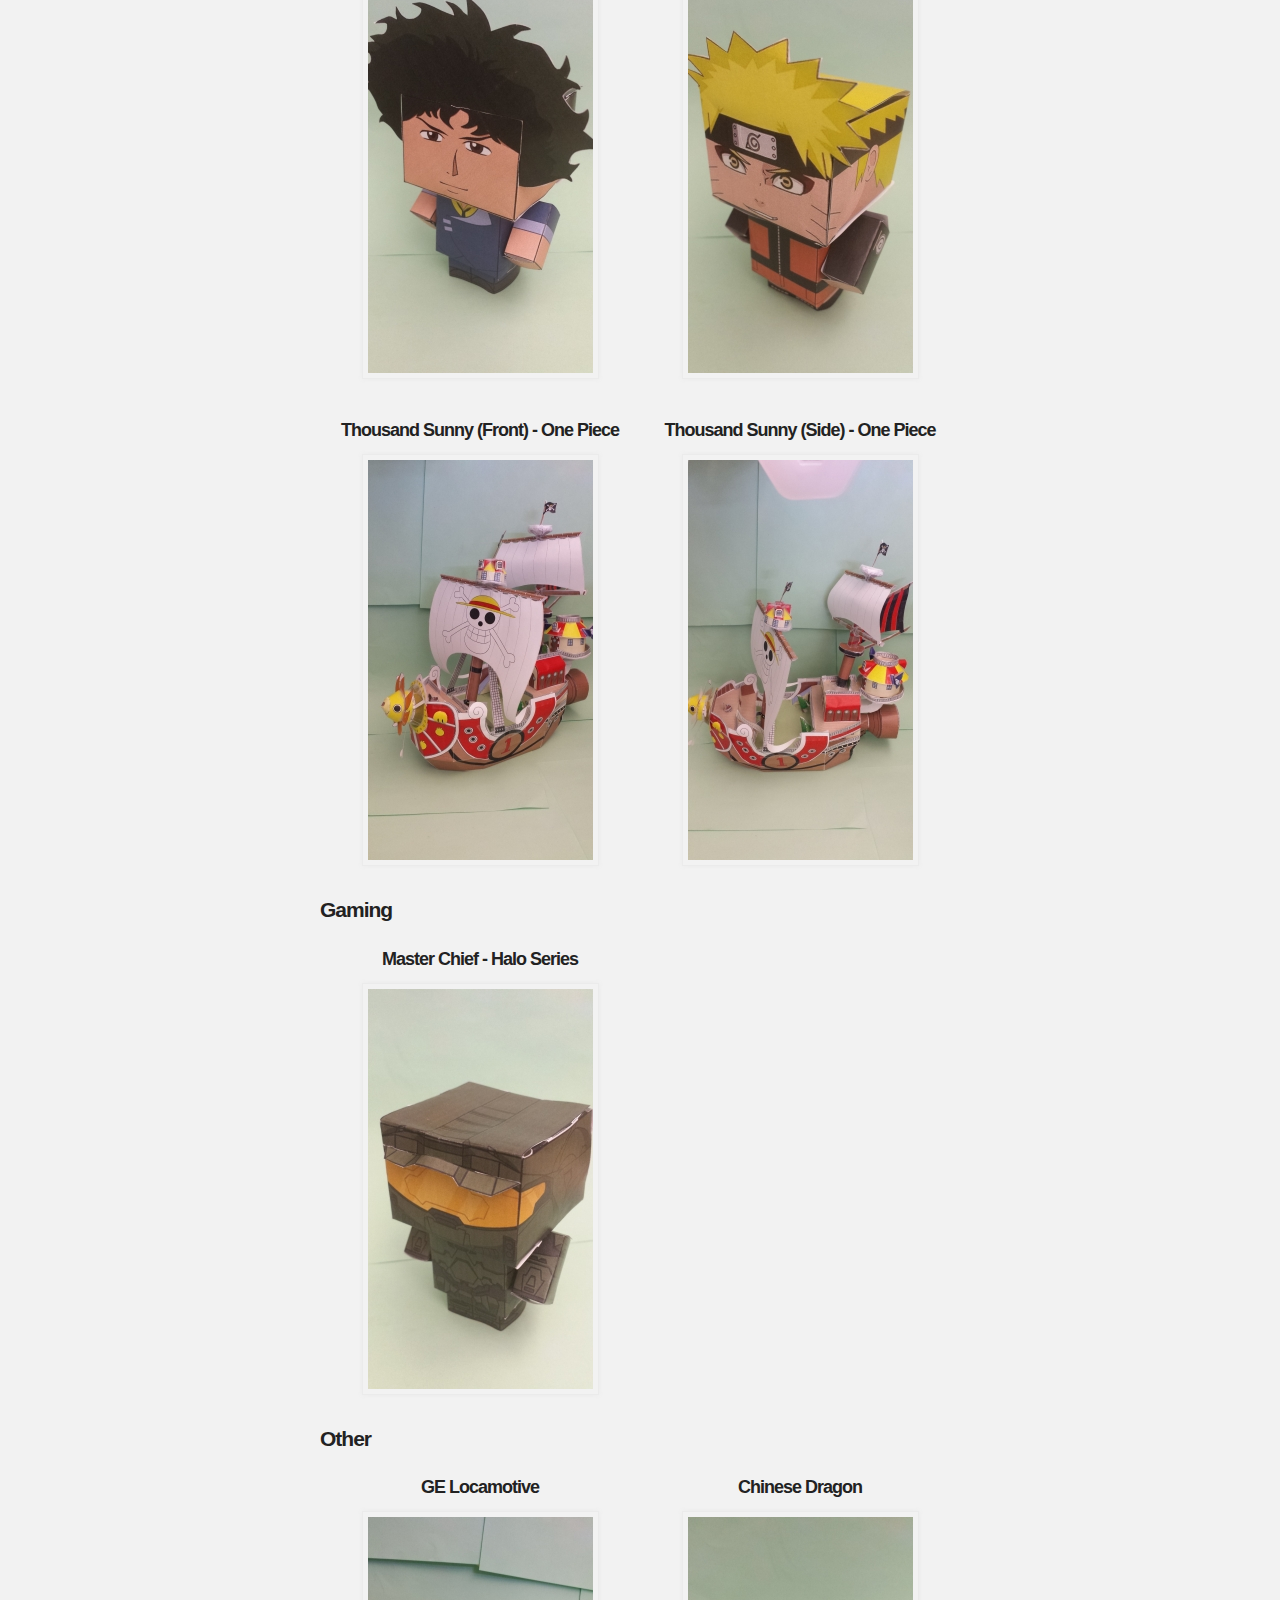
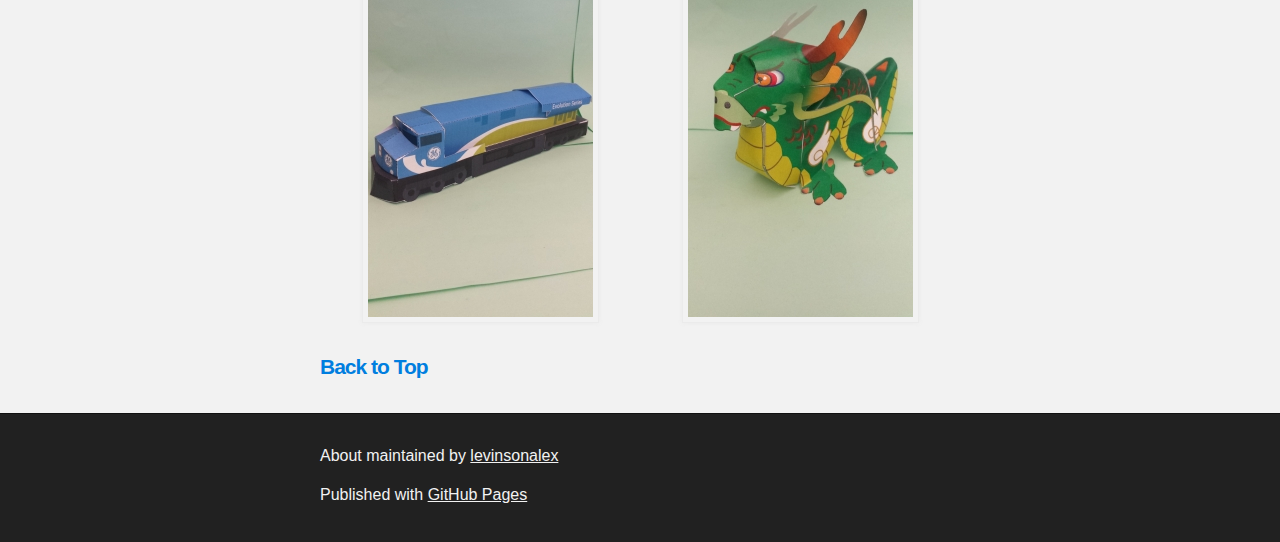
==== commit 9405c4ac: "Added new Photos to Papercraft" ====
--- a/papercraft.html
+++ b/papercraft.html
@@ -95,7 +95,7 @@
 			</h4>
 
 			<div>
-				<div style="min-width: 237px;width: 100%; text-align: center">
+				<div style="min-width: 237px; width: 100%; text-align: center">
 					<h5 style="float: left; width: 50%">
 						Spike Spiegel - Cowboy Bebop<br>
 						<img src="images/papercraft/spikeSpiegel.jpg">
@@ -105,6 +105,16 @@
 						<img src="images/papercraft/naruto.jpg">
 					</h5>
 				</div>
+				<div style="min-width: 237px; width: 100%; text-align: center">
+					<h5 style="float: left; width: 50%">
+						Thousand Sunny (Front) - One Piece<br>
+						<img src="images/papercraft/thousandSunny1.jpg">
+					</h5>
+					<h5 style="float: right; right: 0px; width: 50%;">
+						Thousand Sunny (Side) - One Piece<br>
+						<img src="images/papercraft/thousandSunny2.jpg">
+					</h5>
+				</div>
 			</div>
 
 			<h4>
@@ -112,7 +122,7 @@
 			</h4>
 
 			<div>
-				<div style="min-width: 237px;width: 100%; text-align: center">
+				<div style="min-width: 237px; width: 100%; text-align: center">
 					<h5 style="float: left; width: 50%">
 						Master Chief - Halo Series<br>
 						<img src="images/papercraft/masterChief.jpg">
@@ -125,6 +135,24 @@
 					<!-- Placeholder End -->
 				</div>
 			</div>
+
+			<h4>
+				Other
+			</h4>
+
+			<div>
+				<div style="min-width: 237px;width: 100%; text-align: center">
+					<h5 style="float: left; width: 50%">
+						GE Locamotive<br>
+						<img src="images/papercraft/GELocamotive.jpg">
+					</h5>
+					<h5 style="float: right; right: 0px; width: 50%;">
+						Chinese Dragon<br>
+						<img src="images/papercraft/chineseDragon.jpg">
+					</h5>
+				</div>
+			</div>
+
 
 			<h4>
 				<a href="#top">Back to Top</a>
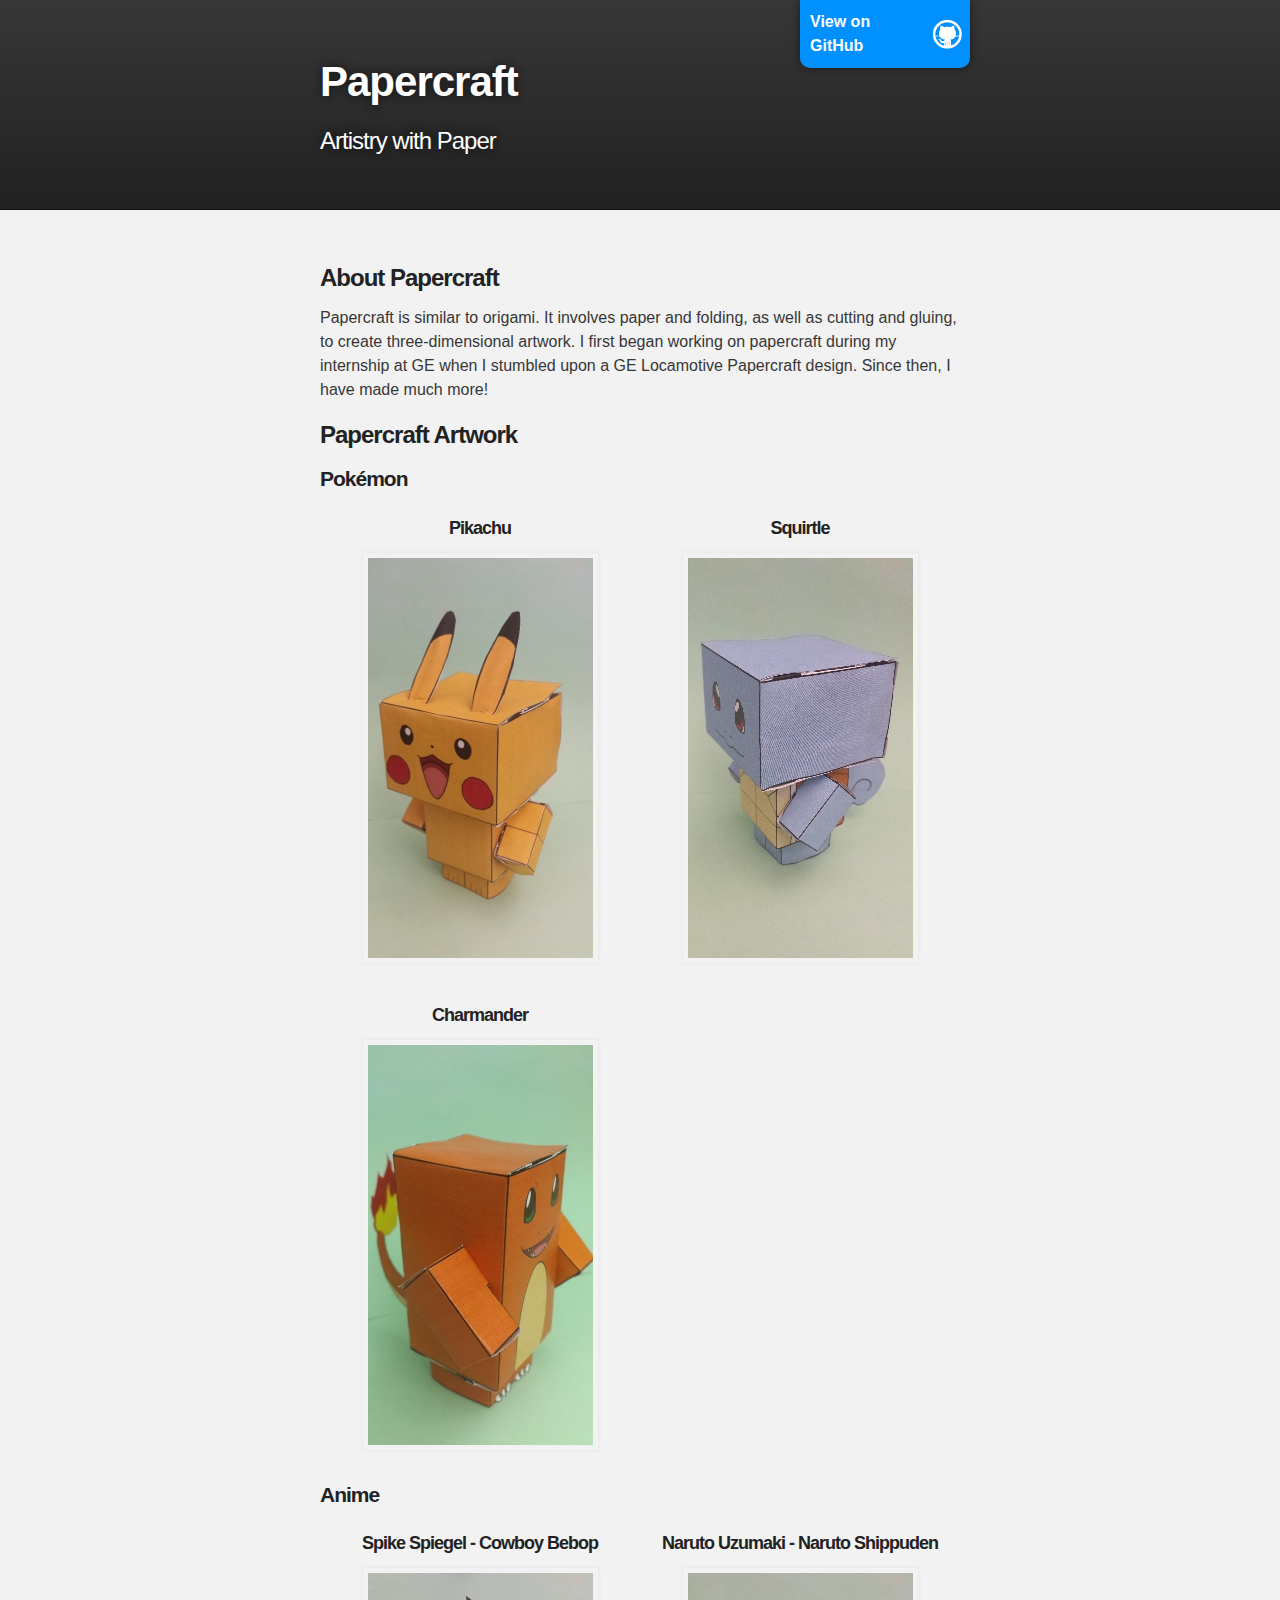
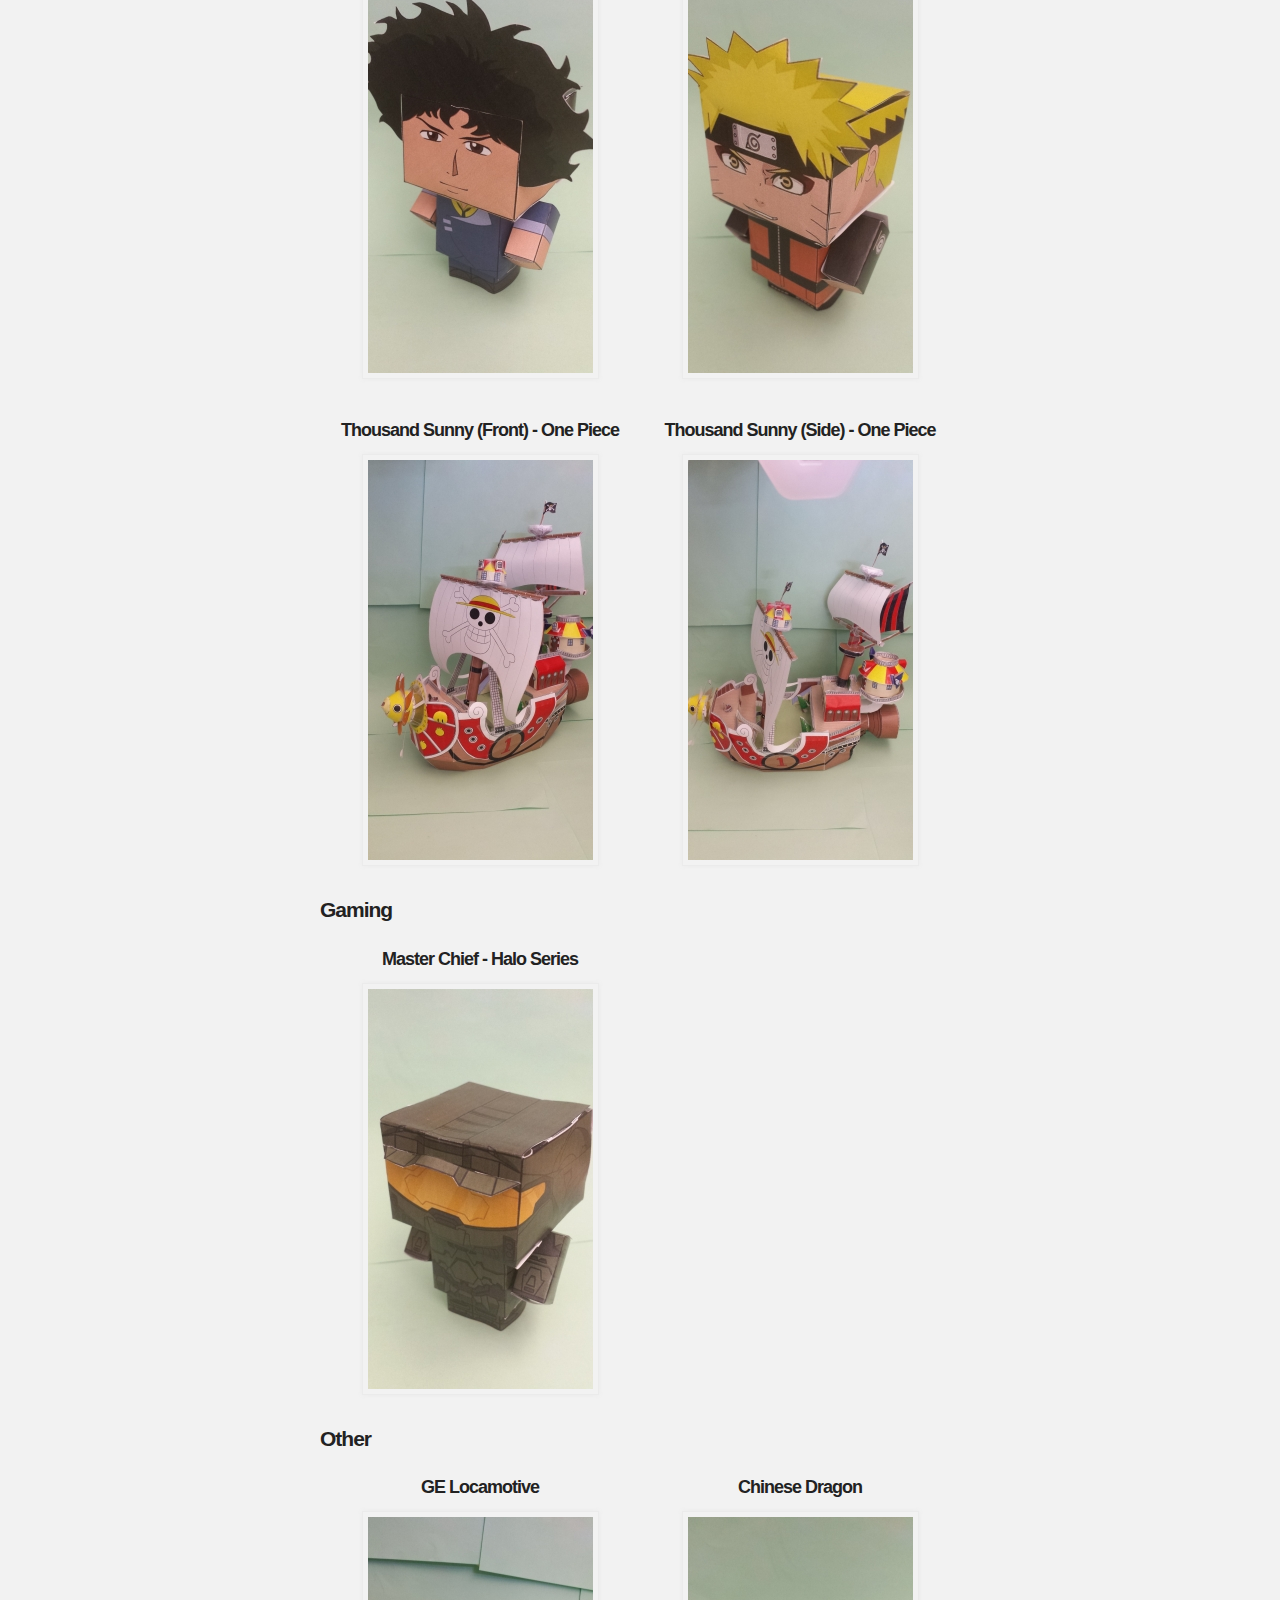
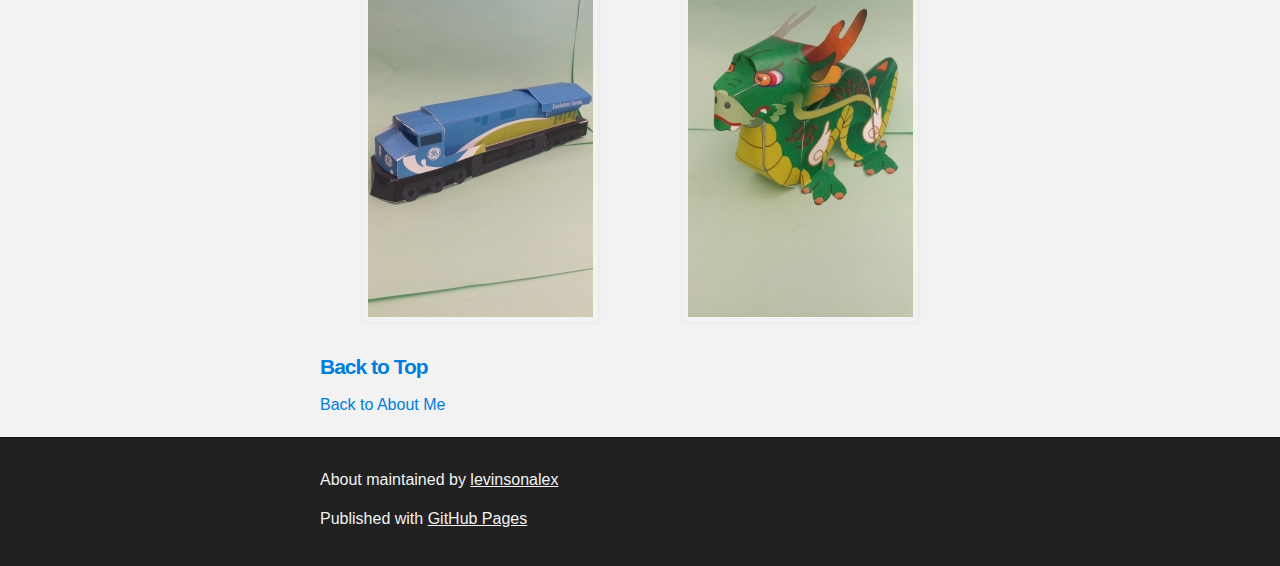
==== commit 638a1fb0: "Added back to about link" ====
--- a/papercraft.html
+++ b/papercraft.html
@@ -157,6 +157,9 @@
 			<h4>
 				<a href="#top">Back to Top</a>
 			</h4>
+			<div>
+				<a href="index.html" style="align: right">Back to About Me</a>
+			</div>
 
 		</section>
 	</div>
--- a/stylesheets/stylesheet.css
+++ b/stylesheets/stylesheet.css
@@ -272,16 +272,17 @@
 #forkme_banner {
 	display: block;
 	position: absolute;
+	width: 110px;
 	top:0;
-	right: 10px;
+	right: 0px;
 	z-index: 10;
 	padding: 10px 50px 10px 10px;
 	color: #fff;
 	background: url('../images/blacktocat.png') #0090ff no-repeat 95% 50%;
 	font-weight: 700;
 	box-shadow: 0 0 10px rgba(0,0,0,.5);
-	border-bottom-left-radius: 2px;
-	border-bottom-right-radius: 2px;
+	border-bottom-left-radius: 10px;
+	border-bottom-right-radius: 10px;
 }
 
 #header_wrap {
@@ -418,7 +419,7 @@
 	}
 
 	#headshot {
-		display: none;
+		/* display: none; */
 	}
 
 	#pikachu {
